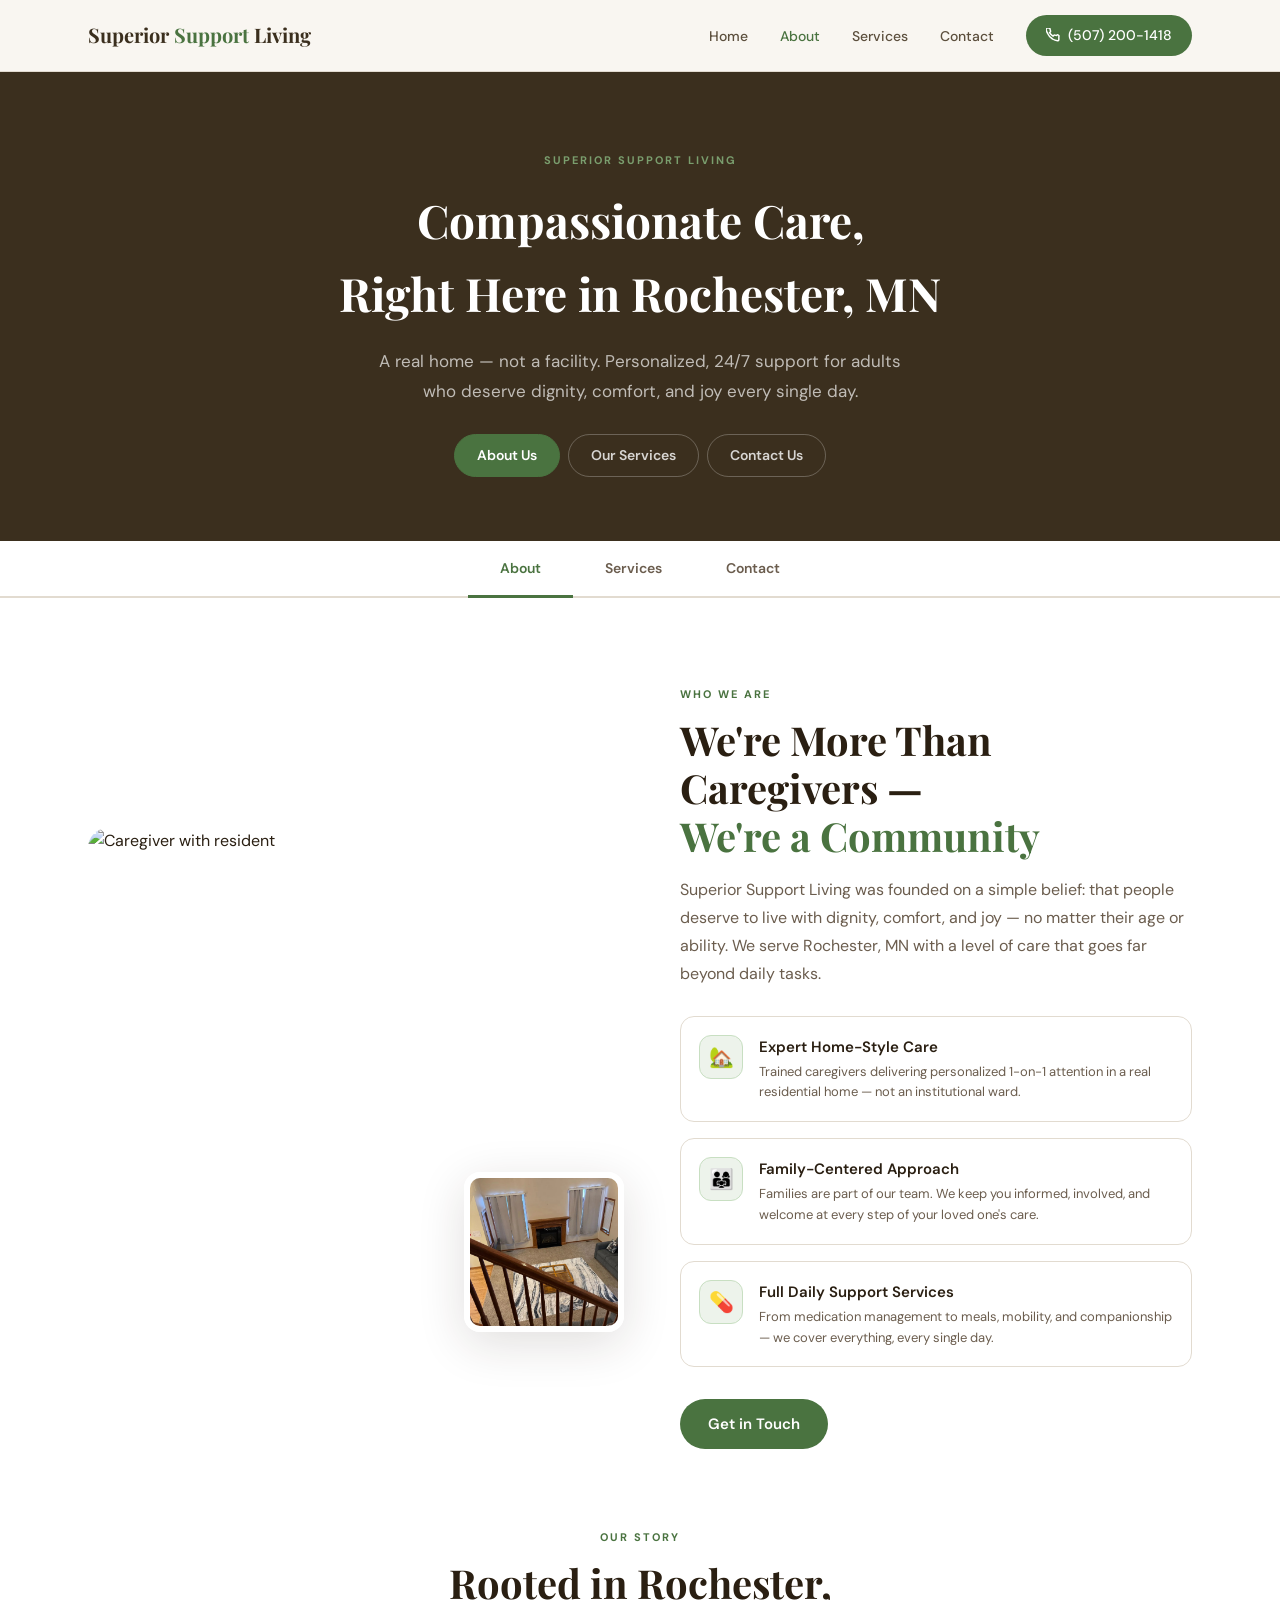
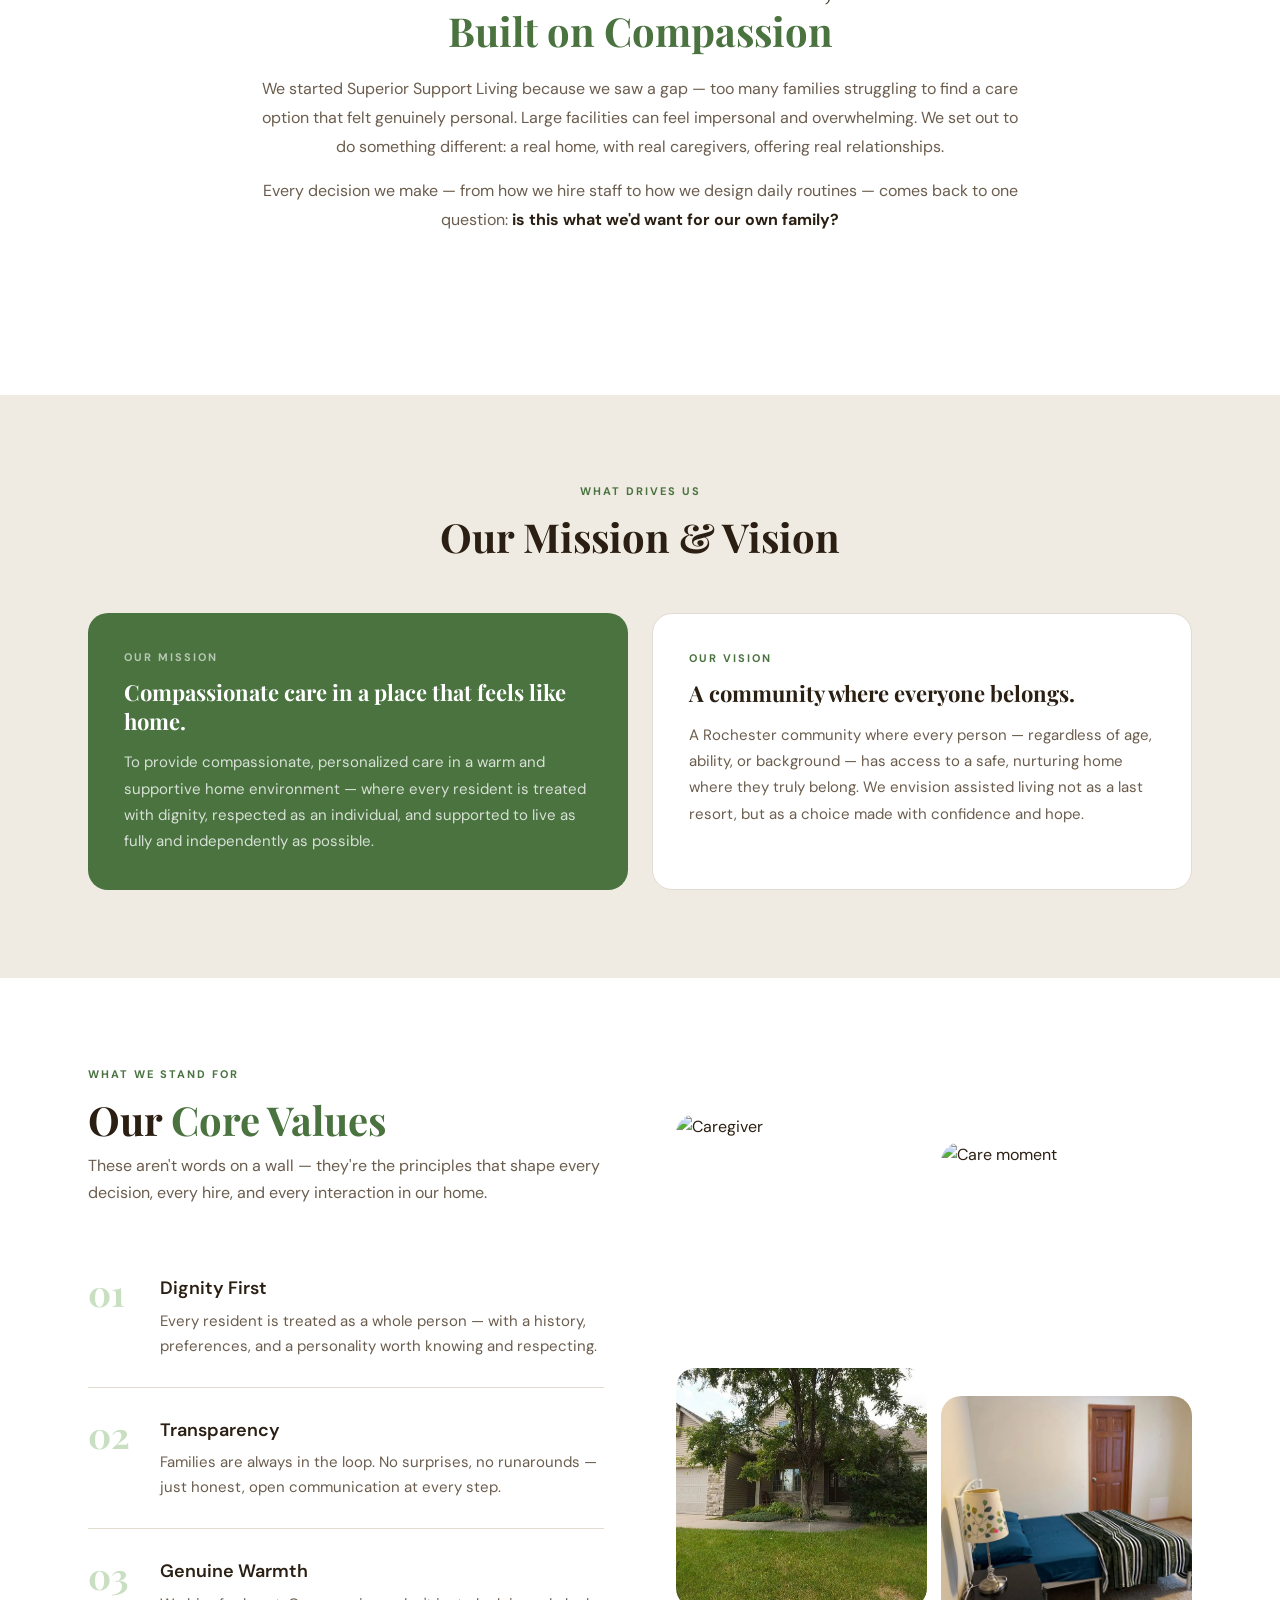
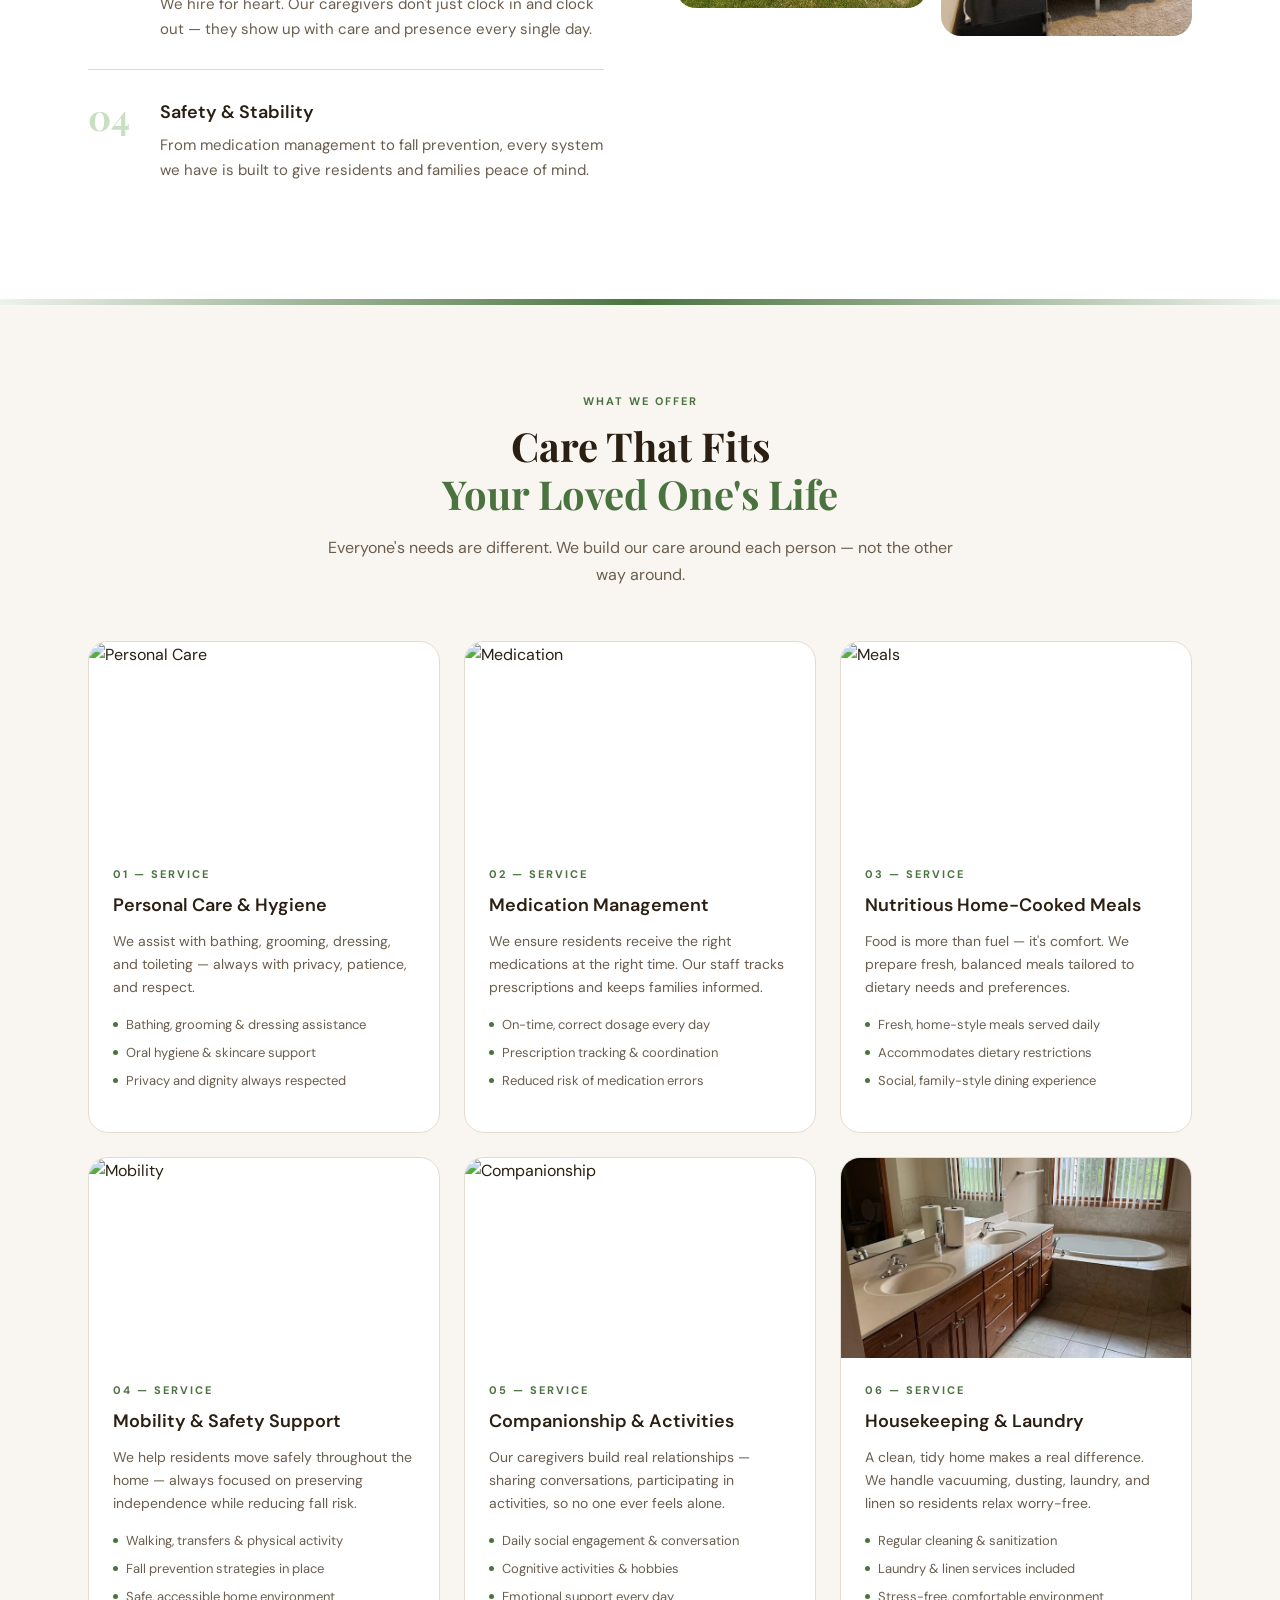
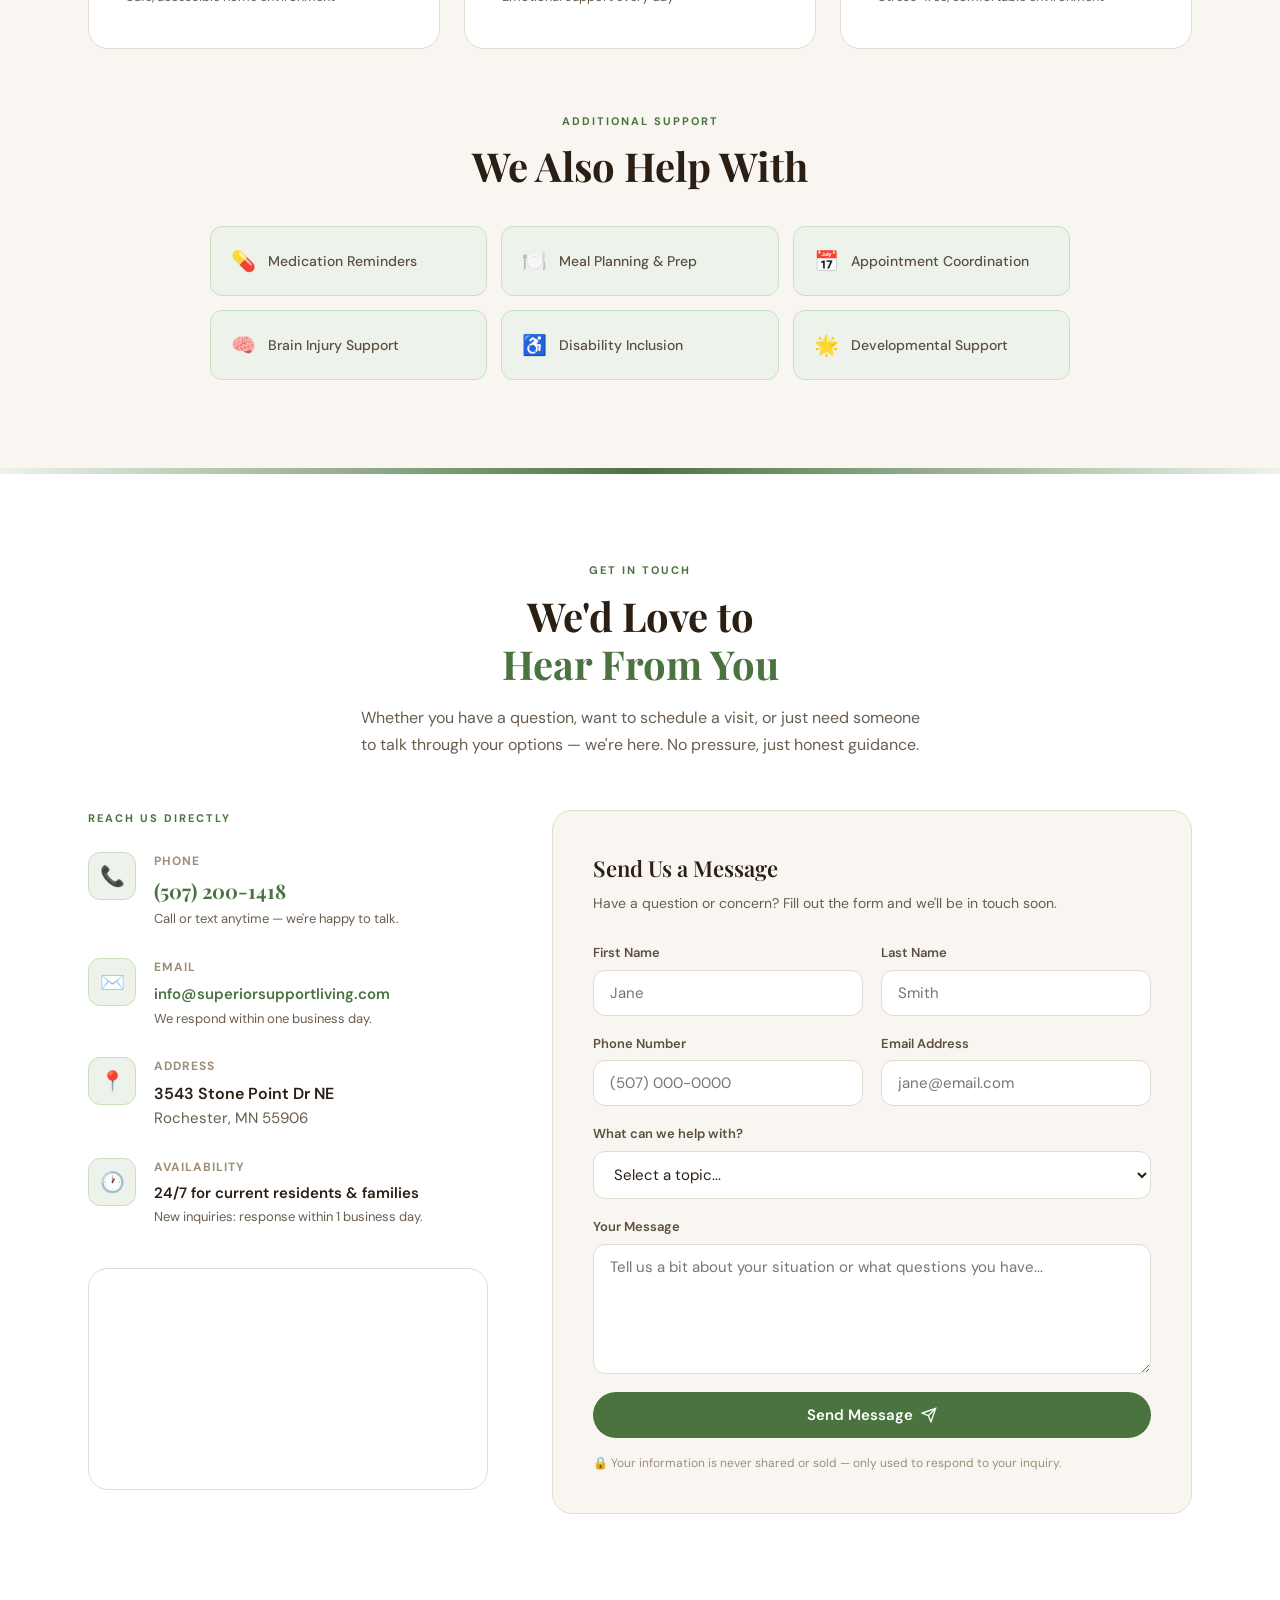
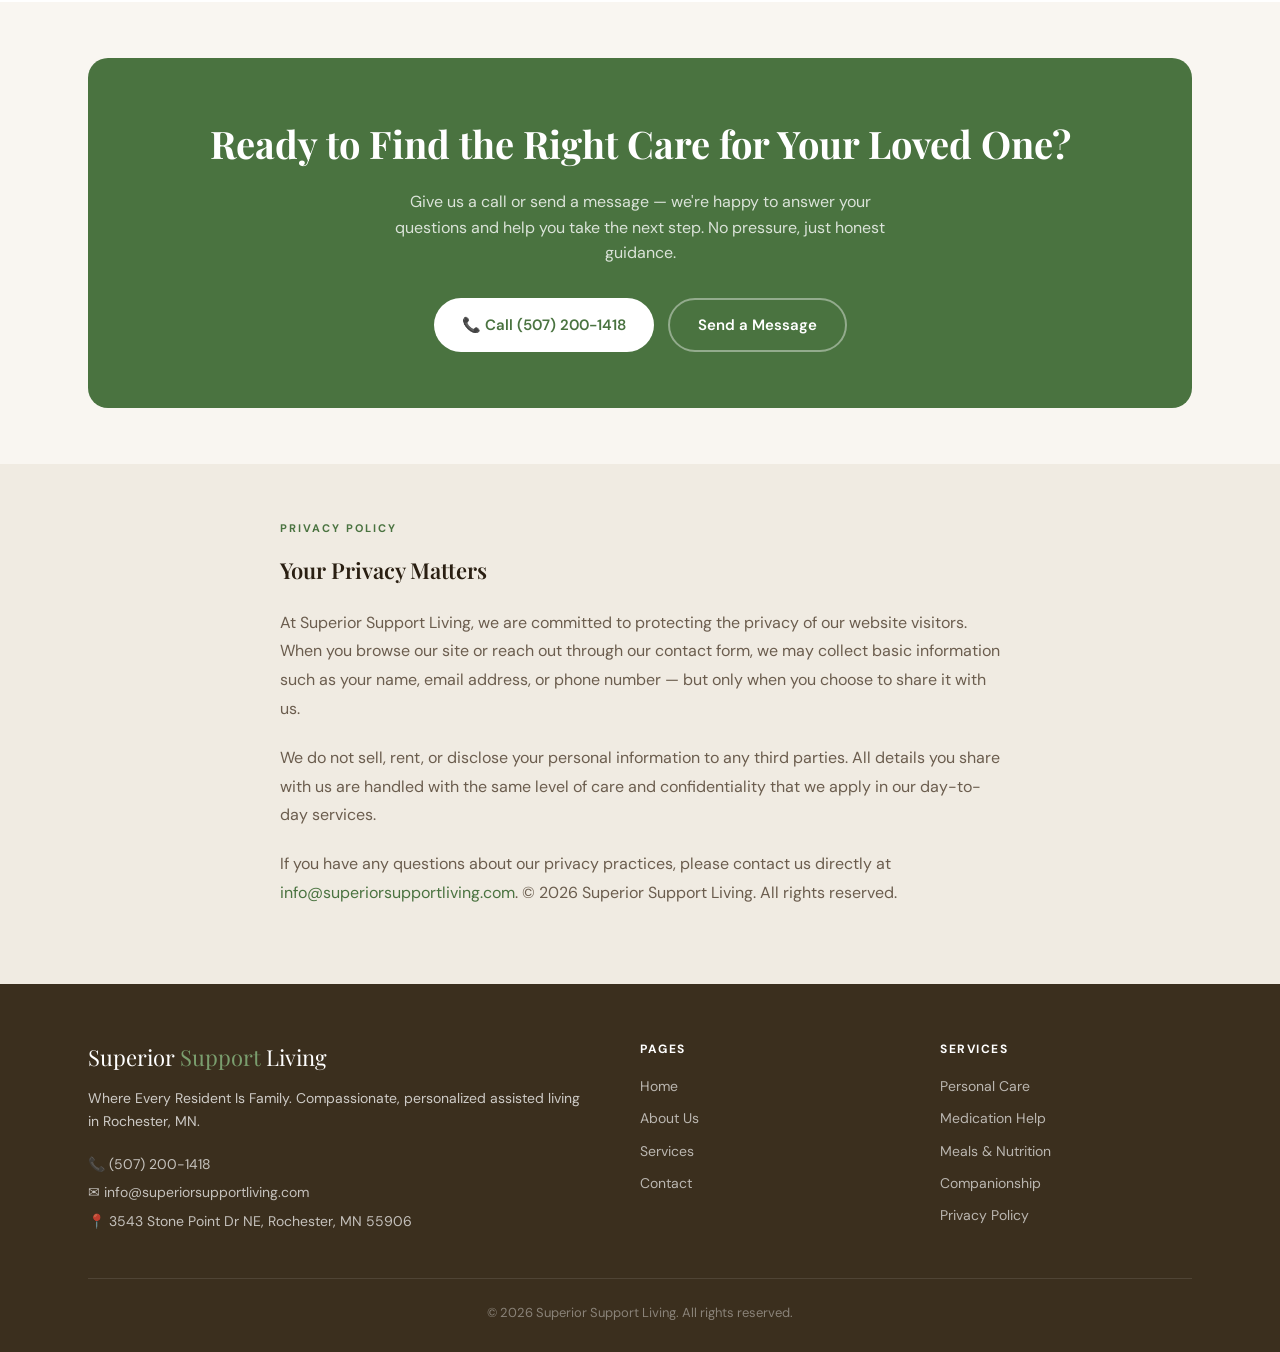
==== pages.html @ ff53d17f "🏗️ Restructure — Home separate, About+Services+Contact on one scrollable page - index.html = Home pa" ====
<!DOCTYPE html>
<html lang="en">
<head>
  <meta charset="UTF-8" />
  <meta name="viewport" content="width=device-width, initial-scale=1.0" />
  <title>Superior Support Living — About, Services & Contact</title>
  <meta name="description" content="Learn about Superior Support Living, our services, and how to contact us. Licensed assisted living in Rochester, MN. Call (507) 200-1418." />
  <link rel="stylesheet" href="style.css" />
  <style>

    /* ── SECTION DIVIDER ── */
    .section-divider {
      height: 6px;
      background: linear-gradient(to right, var(--green-pale), var(--green), var(--green-pale));
    }

    /* ── PAGE HERO ── */
    .page-hero {
      background: var(--brown);
      padding: 80px 0 64px;
      text-align: center;
      position: relative;
      overflow: hidden;
    }
    .page-hero::before {
      content: '';
      position: absolute; inset: 0;
      background: url('https://images.unsplash.com/photo-1576765608866-5b51046452be?w=1200&q=40') center/cover;
      opacity: 0.08;
    }
    .page-hero .container { position: relative; z-index: 1; }
    .page-hero .eyebrow { color: var(--green-light); margin-bottom: 14px; }
    .page-hero h1 {
      font-family: var(--font-head);
      font-size: clamp(30px, 4vw, 46px);
      color: #fff; margin-bottom: 16px;
    }
    .page-hero p {
      font-size: 17px; color: rgba(255,255,255,0.68);
      max-width: 540px; margin: 0 auto 28px; line-height: 1.75;
    }
    .page-hero-nav {
      display: flex; justify-content: center; gap: 8px; flex-wrap: wrap;
    }
    .page-hero-nav a {
      padding: 9px 22px; border-radius: 50px;
      font-size: 14px; font-weight: 600;
      border: 1.5px solid rgba(255,255,255,0.25);
      color: rgba(255,255,255,0.8);
      transition: all .2s;
    }
    .page-hero-nav a:hover,
    .page-hero-nav a.active {
      background: var(--green);
      border-color: var(--green);
      color: #fff;
    }

    /* ── STICKY SECTION NAV ── */
    .sticky-nav {
      position: sticky; top: var(--nav-h); z-index: 90;
      background: var(--white);
      border-bottom: 2px solid var(--border);
      display: flex; justify-content: center;
    }
    .sticky-nav a {
      padding: 16px 32px;
      font-size: 14px; font-weight: 600;
      color: var(--muted);
      border-bottom: 3px solid transparent;
      margin-bottom: -2px;
      transition: all .2s;
    }
    .sticky-nav a:hover { color: var(--green); }
    .sticky-nav a.active { color: var(--green); border-bottom-color: var(--green); }

    /* ── ABOUT SECTION ── */
    .about-split {
      display: grid; grid-template-columns: 1fr 1fr;
      gap: 80px; align-items: center;
    }
    .about-img-wrap { position: relative; }
    .about-img-main { border-radius: 20px; overflow: hidden; height: 480px; }
    .about-img-main img { width: 100%; height: 100%; object-fit: cover; }
    .about-img-accent {
      position: absolute; bottom: -24px; right: -24px;
      width: 160px; height: 160px; border-radius: 16px; overflow: hidden;
      border: 6px solid var(--white); box-shadow: var(--shadow-lg);
    }
    .about-img-accent img { width: 100%; height: 100%; object-fit: cover; }

    .about-features { display: flex; flex-direction: column; gap: 16px; margin: 28px 0 32px; }
    .about-feature {
      display: flex; gap: 16px; align-items: flex-start;
      padding: 18px; border-radius: 14px;
      border: 1px solid var(--border); background: var(--white);
      transition: box-shadow .2s, transform .2s;
    }
    .about-feature:hover { box-shadow: var(--shadow); transform: translateX(4px); }
    .about-feature-icon {
      width: 44px; height: 44px; border-radius: 12px;
      background: var(--green-pale); border: 1px solid var(--green-mid);
      display: flex; align-items: center; justify-content: center;
      font-size: 20px; flex-shrink: 0;
    }
    .about-feature h4 { font-size: 15px; font-weight: 600; margin-bottom: 3px; }
    .about-feature p { font-size: 13px; color: var(--muted); line-height: 1.6; }

    /* MISSION VISION */
    .mv-grid { display: grid; grid-template-columns: 1fr 1fr; gap: 24px; }
    .mv-card { border-radius: 20px; padding: 36px; }
    .mv-card.green { background: var(--green); }
    .mv-card.white { background: var(--white); border: 1px solid var(--border); }
    .mv-label { font-size: 11px; font-weight: 700; letter-spacing: 2px; text-transform: uppercase; margin-bottom: 12px; }
    .mv-card.green .mv-label { color: rgba(255,255,255,0.6); }
    .mv-card.white .mv-label { color: var(--green); }
    .mv-card h3 { font-family: var(--font-head); font-size: 22px; margin-bottom: 14px; line-height: 1.3; }
    .mv-card.green h3 { color: #fff; }
    .mv-card.white h3 { color: var(--text); }
    .mv-card p { font-size: 15px; line-height: 1.75; }
    .mv-card.green p { color: rgba(255,255,255,0.78); }
    .mv-card.white p { color: var(--muted); }

    /* VALUES */
    .value-item { display: flex; gap: 20px; align-items: flex-start; padding: 28px 0; border-bottom: 1px solid var(--border); }
    .value-item:last-child { border-bottom: none; }
    .value-num { font-family: var(--font-head); font-size: 36px; font-weight: 700; color: var(--green-mid); line-height: 1; flex-shrink: 0; width: 52px; }
    .value-text h3 { font-size: 18px; font-weight: 600; margin-bottom: 6px; }
    .value-text p { font-size: 15px; color: var(--muted); line-height: 1.65; }

    /* ── SERVICES SECTION ── */
    .svc-grid { display: grid; grid-template-columns: repeat(3,1fr); gap: 24px; }
    .svc-card { background: var(--white); border-radius: 20px; overflow: hidden; border: 1px solid var(--border); transition: transform .25s, box-shadow .25s; }
    .svc-card:hover { transform: translateY(-6px); box-shadow: var(--shadow-lg); }
    .svc-img { height: 200px; overflow: hidden; }
    .svc-img img { width: 100%; height: 100%; object-fit: cover; transition: transform .4s; }
    .svc-card:hover .svc-img img { transform: scale(1.05); }
    .svc-body { padding: 24px; }
    .svc-num { font-size: 11px; font-weight: 700; letter-spacing: 2px; color: var(--green); text-transform: uppercase; margin-bottom: 8px; }
    .svc-body h3 { font-size: 18px; font-weight: 600; margin-bottom: 10px; }
    .svc-body p { font-size: 14px; color: var(--muted); line-height: 1.65; margin-bottom: 16px; }
    .svc-bullets { display: flex; flex-direction: column; gap: 7px; margin-bottom: 16px; }
    .svc-bullet { display: flex; align-items: flex-start; gap: 8px; font-size: 13px; color: var(--muted); }
    .svc-bullet::before { content: ''; width: 5px; height: 5px; border-radius: 50%; background: var(--green); margin-top: 7px; flex-shrink: 0; }

    /* Additional services */
    .add-grid { display: grid; grid-template-columns: repeat(3,1fr); gap: 14px; max-width: 860px; margin: 0 auto; }
    .add-item { background: var(--green-pale); border-radius: var(--radius); padding: 18px 20px; border: 1px solid var(--green-mid); display: flex; align-items: center; gap: 12px; }
    .add-item span.ico { font-size: 20px; }
    .add-item span.txt { font-size: 14px; font-weight: 500; color: var(--brown-mid); }

    /* ── CONTACT SECTION ── */
    .contact-split { display: grid; grid-template-columns: 1fr 1.6fr; gap: 64px; align-items: start; }
    .contact-info-item { display: flex; gap: 18px; align-items: flex-start; }
    .contact-icon { width: 48px; height: 48px; border-radius: 12px; background: var(--green-pale); border: 1px solid var(--green-mid); display: flex; align-items: center; justify-content: center; flex-shrink: 0; font-size: 20px; }
    .contact-label { font-size: 12px; font-weight: 700; letter-spacing: 1px; text-transform: uppercase; color: var(--brown-light); margin-bottom: 4px; }

    .form-box { background: var(--cream); border-radius: var(--radius-lg); padding: 40px; border: 1px solid var(--border); }
    .form-grid { display: grid; grid-template-columns: 1fr 1fr; gap: 18px; }
    .form-group { display: flex; flex-direction: column; gap: 6px; }
    .form-group.full { grid-column: 1 / -1; }
    .form-group label { font-size: 13px; font-weight: 600; color: var(--brown-mid); }
    .form-group input, .form-group textarea, .form-group select {
      padding: 12px 16px; border: 1.5px solid var(--border); border-radius: var(--radius);
      font-family: var(--font-body); font-size: 15px; color: var(--text);
      background: var(--white); transition: border-color .2s; width: 100%;
    }
    .form-group input:focus, .form-group textarea:focus { outline: none; border-color: var(--green); }
    .form-group textarea { resize: vertical; min-height: 130px; }

    /* PRIVACY */
    .privacy-content { max-width: 720px; margin: 0 auto; }
    .privacy-content p { font-size: 16px; color: var(--muted); line-height: 1.8; margin-bottom: 20px; }

    /* ── RESPONSIVE ── */
    @media (max-width: 900px) {
      .about-split { grid-template-columns: 1fr; gap: 40px; }
      .about-img-accent { display: none; }
      .mv-grid { grid-template-columns: 1fr; }
      .svc-grid { grid-template-columns: 1fr 1fr; }
      .add-grid { grid-template-columns: 1fr 1fr; }
      .contact-split { grid-template-columns: 1fr; gap: 40px; }
      .sticky-nav a { padding: 14px 20px; font-size: 13px; }
    }
    @media (max-width: 600px) {
      .svc-grid { grid-template-columns: 1fr; }
      .add-grid { grid-template-columns: 1fr; }
      .form-grid { grid-template-columns: 1fr; }
      .form-group.full { grid-column: 1; }
      .sticky-nav a { padding: 12px 14px; font-size: 12px; }
      .value-item { flex-direction: column; gap: 8px; }
      .value-num { font-size: 28px; width: auto; }
    }
  </style>
</head>
<body>

<!-- ─── NAV ─── -->
<nav class="nav">
  <div class="container">
    <a href="index.html" class="nav-logo">Superior <span>Support</span> Living</a>
    <ul class="nav-links">
      <li><a href="index.html">Home</a></li>
      <li><a href="pages.html#about" class="active">About</a></li>
      <li><a href="pages.html#services">Services</a></li>
      <li><a href="pages.html#contact">Contact</a></li>
      <li><a href="tel:5072001418" class="nav-phone">
        <svg viewBox="0 0 24 24" fill="none" stroke="currentColor" stroke-width="2.5" style="width:14px;height:14px"><path d="M22 16.92v3a2 2 0 01-2.18 2 19.79 19.79 0 01-8.63-3.07A19.5 19.5 0 013.07 9.8a19.79 19.79 0 01-3.07-8.67A2 2 0 012 .11h3a2 2 0 012 1.72c.127.96.361 1.903.7 2.81a2 2 0 01-.45 2.11L6.09 7.91a16 16 0 006 6l1.27-1.27a2 2 0 012.11-.45c.907.339 1.85.573 2.81.7A2 2 0 0122 14.92z"/></svg>
        (507) 200-1418
      </a></li>
    </ul>
    <button class="hamburger" id="hamburger" aria-label="Open menu"><span></span><span></span><span></span></button>
  </div>
</nav>
<div class="mobile-nav" id="mobile-nav">
  <a href="index.html">Home</a>
  <a href="#about">About</a>
  <a href="#services">Services</a>
  <a href="#contact">Contact</a>
  <a href="tel:5072001418" class="nav-phone" style="width:fit-content">📞 (507) 200-1418</a>
</div>

<div class="page-body">

  <!-- PAGE HERO -->
  <div class="page-hero">
    <div class="container">
      <div class="eyebrow">Superior Support Living</div>
      <h1>Compassionate Care,<br>Right Here in Rochester, MN</h1>
      <p>A real home — not a facility. Personalized, 24/7 support for adults who deserve dignity, comfort, and joy every single day.</p>
      <div class="page-hero-nav">
        <a href="#about" class="active">About Us</a>
        <a href="#services">Our Services</a>
        <a href="#contact">Contact Us</a>
      </div>
    </div>
  </div>

  <!-- STICKY NAV -->
  <div class="sticky-nav" id="sticky-nav">
    <a href="#about" class="active">About</a>
    <a href="#services">Services</a>
    <a href="#contact">Contact</a>
  </div>

  <!-- ══════════════════════════════════
       ABOUT SECTION
  ══════════════════════════════════ -->
  <section id="about" class="section" style="background:var(--white);">
    <div class="container">

      <!-- Who we are split -->
      <div class="about-split" style="margin-bottom:80px;">
        <div class="about-img-wrap">
          <div class="about-img-main">
            <img src="https://images.unsplash.com/photo-1576765608866-5b51046452be?w=800&q=80" alt="Caregiver with resident" />
          </div>
          <div class="about-img-accent">
            <img src="1777324866718_image.png" alt="Living room" />
          </div>
        </div>
        <div>
          <div class="eyebrow">Who We Are</div>
          <h2 class="h2">We're More Than Caregivers —<br><em>We're a Community</em></h2>
          <p style="color:var(--muted);font-size:16px;line-height:1.75;margin:16px 0 0;">Superior Support Living was founded on a simple belief: that people deserve to live with dignity, comfort, and joy — no matter their age or ability. We serve Rochester, MN with a level of care that goes far beyond daily tasks.</p>
          <div class="about-features">
            <div class="about-feature">
              <div class="about-feature-icon">🏡</div>
              <div>
                <h4>Expert Home-Style Care</h4>
                <p>Trained caregivers delivering personalized 1-on-1 attention in a real residential home — not an institutional ward.</p>
              </div>
            </div>
            <div class="about-feature">
              <div class="about-feature-icon">👨‍👩‍👧</div>
              <div>
                <h4>Family-Centered Approach</h4>
                <p>Families are part of our team. We keep you informed, involved, and welcome at every step of your loved one's care.</p>
              </div>
            </div>
            <div class="about-feature">
              <div class="about-feature-icon">💊</div>
              <div>
                <h4>Full Daily Support Services</h4>
                <p>From medication management to meals, mobility, and companionship — we cover everything, every single day.</p>
              </div>
            </div>
          </div>
          <a href="#contact" class="btn btn-primary">Get in Touch</a>
        </div>
      </div>

      <!-- Our Story -->
      <div style="max-width:760px;margin:0 auto 72px;text-align:center;">
        <div class="eyebrow">Our Story</div>
        <h2 class="h2" style="margin-bottom:20px;">Rooted in Rochester,<br><em>Built on Compassion</em></h2>
        <p style="color:var(--muted);font-size:16px;line-height:1.8;margin-bottom:16px;">We started Superior Support Living because we saw a gap — too many families struggling to find a care option that felt genuinely personal. Large facilities can feel impersonal and overwhelming. We set out to do something different: a real home, with real caregivers, offering real relationships.</p>
        <p style="color:var(--muted);font-size:16px;line-height:1.8;">Every decision we make — from how we hire staff to how we design daily routines — comes back to one question: <strong style="color:var(--text);">is this what we'd want for our own family?</strong></p>
      </div>

    </div>
  </section>

  <!-- MISSION + VISION -->
  <section class="section" style="background:var(--cream-dark);">
    <div class="container">
      <div style="text-align:center;margin-bottom:52px;">
        <div class="eyebrow">What Drives Us</div>
        <h2 class="h2">Our Mission &amp; Vision</h2>
      </div>
      <div class="mv-grid">
        <div class="mv-card green">
          <div class="mv-label">Our Mission</div>
          <h3>Compassionate care in a place that feels like home.</h3>
          <p>To provide compassionate, personalized care in a warm and supportive home environment — where every resident is treated with dignity, respected as an individual, and supported to live as fully and independently as possible.</p>
        </div>
        <div class="mv-card white">
          <div class="mv-label">Our Vision</div>
          <h3>A community where everyone belongs.</h3>
          <p>A Rochester community where every person — regardless of age, ability, or background — has access to a safe, nurturing home where they truly belong. We envision assisted living not as a last resort, but as a choice made with confidence and hope.</p>
        </div>
      </div>
    </div>
  </section>

  <!-- VALUES -->
  <section class="section" style="background:var(--white);">
    <div class="container">
      <div style="display:grid;grid-template-columns:1fr 1fr;gap:72px;align-items:start;">
        <div>
          <div class="eyebrow">What We Stand For</div>
          <h2 class="h2" style="margin-bottom:8px;">Our <em>Core Values</em></h2>
          <p style="color:var(--muted);font-size:16px;line-height:1.7;margin-bottom:40px;">These aren't words on a wall — they're the principles that shape every decision, every hire, and every interaction in our home.</p>
          <div>
            <div class="value-item">
              <div class="value-num">01</div>
              <div class="value-text"><h3>Dignity First</h3><p>Every resident is treated as a whole person — with a history, preferences, and a personality worth knowing and respecting.</p></div>
            </div>
            <div class="value-item">
              <div class="value-num">02</div>
              <div class="value-text"><h3>Transparency</h3><p>Families are always in the loop. No surprises, no runarounds — just honest, open communication at every step.</p></div>
            </div>
            <div class="value-item">
              <div class="value-num">03</div>
              <div class="value-text"><h3>Genuine Warmth</h3><p>We hire for heart. Our caregivers don't just clock in and clock out — they show up with care and presence every single day.</p></div>
            </div>
            <div class="value-item">
              <div class="value-num">04</div>
              <div class="value-text"><h3>Safety &amp; Stability</h3><p>From medication management to fall prevention, every system we have is built to give residents and families peace of mind.</p></div>
            </div>
          </div>
        </div>
        <div style="display:grid;grid-template-columns:1fr 1fr;gap:14px;padding-top:48px;">
          <img src="https://images.unsplash.com/photo-1576765608866-5b51046452be?w=400&q=80" alt="Caregiver" style="border-radius:var(--radius-lg);height:240px;object-fit:cover;width:100%;" />
          <img src="https://images.unsplash.com/photo-1609220136736-443140cffec6?w=400&q=80" alt="Care moment" style="border-radius:var(--radius-lg);height:240px;object-fit:cover;width:100%;margin-top:28px;" />
          <img src="1777324919196_image.png" alt="Our home" style="border-radius:var(--radius-lg);height:240px;object-fit:cover;width:100%;margin-top:-28px;" />
          <img src="1777324880908_image.png" alt="Bedroom" style="border-radius:var(--radius-lg);height:240px;object-fit:cover;width:100%;" />
        </div>
      </div>
    </div>
  </section>

  <div class="section-divider"></div>

  <!-- ══════════════════════════════════
       SERVICES SECTION
  ══════════════════════════════════ -->
  <section id="services" class="section" style="background:var(--cream);">
    <div class="container">
      <div style="text-align:center;max-width:640px;margin:0 auto 52px;">
        <div class="eyebrow">What We Offer</div>
        <h2 class="h2">Care That Fits<br><em>Your Loved One's Life</em></h2>
        <p style="color:var(--muted);font-size:16px;line-height:1.7;margin-top:16px;">Everyone's needs are different. We build our care around each person — not the other way around.</p>
      </div>
      <div class="svc-grid">

        <div class="svc-card">
          <div class="svc-img"><img src="https://images.unsplash.com/photo-1576765608866-5b51046452be?w=600&q=80" alt="Personal Care" /></div>
          <div class="svc-body">
            <div class="svc-num">01 — Service</div>
            <h3>Personal Care &amp; Hygiene</h3>
            <p>We assist with bathing, grooming, dressing, and toileting — always with privacy, patience, and respect.</p>
            <div class="svc-bullets">
              <div class="svc-bullet">Bathing, grooming &amp; dressing assistance</div>
              <div class="svc-bullet">Oral hygiene &amp; skincare support</div>
              <div class="svc-bullet">Privacy and dignity always respected</div>
            </div>
          </div>
        </div>

        <div class="svc-card">
          <div class="svc-img"><img src="https://images.unsplash.com/photo-1559839734-2b71ea197ec2?w=600&q=80" alt="Medication" /></div>
          <div class="svc-body">
            <div class="svc-num">02 — Service</div>
            <h3>Medication Management</h3>
            <p>We ensure residents receive the right medications at the right time. Our staff tracks prescriptions and keeps families informed.</p>
            <div class="svc-bullets">
              <div class="svc-bullet">On-time, correct dosage every day</div>
              <div class="svc-bullet">Prescription tracking &amp; coordination</div>
              <div class="svc-bullet">Reduced risk of medication errors</div>
            </div>
          </div>
        </div>

        <div class="svc-card">
          <div class="svc-img"><img src="https://images.unsplash.com/photo-1609220136736-443140cffec6?w=600&q=80" alt="Meals" /></div>
          <div class="svc-body">
            <div class="svc-num">03 — Service</div>
            <h3>Nutritious Home-Cooked Meals</h3>
            <p>Food is more than fuel — it's comfort. We prepare fresh, balanced meals tailored to dietary needs and preferences.</p>
            <div class="svc-bullets">
              <div class="svc-bullet">Fresh, home-style meals served daily</div>
              <div class="svc-bullet">Accommodates dietary restrictions</div>
              <div class="svc-bullet">Social, family-style dining experience</div>
            </div>
          </div>
        </div>

        <div class="svc-card">
          <div class="svc-img"><img src="https://images.unsplash.com/photo-1576091160399-112ba8d25d1d?w=600&q=80" alt="Mobility" /></div>
          <div class="svc-body">
            <div class="svc-num">04 — Service</div>
            <h3>Mobility &amp; Safety Support</h3>
            <p>We help residents move safely throughout the home — always focused on preserving independence while reducing fall risk.</p>
            <div class="svc-bullets">
              <div class="svc-bullet">Walking, transfers &amp; physical activity</div>
              <div class="svc-bullet">Fall prevention strategies in place</div>
              <div class="svc-bullet">Safe, accessible home environment</div>
            </div>
          </div>
        </div>

        <div class="svc-card">
          <div class="svc-img"><img src="https://images.unsplash.com/photo-1600880292203-757bb62b4baf?w=600&q=80" alt="Companionship" /></div>
          <div class="svc-body">
            <div class="svc-num">05 — Service</div>
            <h3>Companionship &amp; Activities</h3>
            <p>Our caregivers build real relationships — sharing conversations, participating in activities, so no one ever feels alone.</p>
            <div class="svc-bullets">
              <div class="svc-bullet">Daily social engagement &amp; conversation</div>
              <div class="svc-bullet">Cognitive activities &amp; hobbies</div>
              <div class="svc-bullet">Emotional support every day</div>
            </div>
          </div>
        </div>

        <div class="svc-card">
          <div class="svc-img"><img src="1777324900011_image.png" alt="Housekeeping" /></div>
          <div class="svc-body">
            <div class="svc-num">06 — Service</div>
            <h3>Housekeeping &amp; Laundry</h3>
            <p>A clean, tidy home makes a real difference. We handle vacuuming, dusting, laundry, and linen so residents relax worry-free.</p>
            <div class="svc-bullets">
              <div class="svc-bullet">Regular cleaning &amp; sanitization</div>
              <div class="svc-bullet">Laundry &amp; linen services included</div>
              <div class="svc-bullet">Stress-free, comfortable environment</div>
            </div>
          </div>
        </div>

      </div>

      <!-- Additional services -->
      <div style="text-align:center;margin-top:64px;margin-bottom:36px;">
        <div class="eyebrow">Additional Support</div>
        <h2 class="h2">We Also Help With</h2>
      </div>
      <div class="add-grid">
        <div class="add-item"><span class="ico">💊</span><span class="txt">Medication Reminders</span></div>
        <div class="add-item"><span class="ico">🍽️</span><span class="txt">Meal Planning &amp; Prep</span></div>
        <div class="add-item"><span class="ico">📅</span><span class="txt">Appointment Coordination</span></div>
        <div class="add-item"><span class="ico">🧠</span><span class="txt">Brain Injury Support</span></div>
        <div class="add-item"><span class="ico">♿</span><span class="txt">Disability Inclusion</span></div>
        <div class="add-item"><span class="ico">🌟</span><span class="txt">Developmental Support</span></div>
      </div>

    </div>
  </section>

  <div class="section-divider"></div>

  <!-- ══════════════════════════════════
       CONTACT SECTION
  ══════════════════════════════════ -->
  <section id="contact" class="section" style="background:var(--white);">
    <div class="container">
      <div style="text-align:center;max-width:560px;margin:0 auto 52px;">
        <div class="eyebrow">Get in Touch</div>
        <h2 class="h2">We'd Love to<br><em>Hear From You</em></h2>
        <p style="color:var(--muted);font-size:16px;line-height:1.7;margin-top:16px;">Whether you have a question, want to schedule a visit, or just need someone to talk through your options — we're here. No pressure, just honest guidance.</p>
      </div>
      <div class="contact-split">

        <!-- Contact info -->
        <div>
          <div class="eyebrow" style="margin-bottom:24px;">Reach Us Directly</div>
          <div style="display:flex;flex-direction:column;gap:28px;margin-bottom:40px;">
            <div class="contact-info-item">
              <div class="contact-icon">📞</div>
              <div>
                <div class="contact-label">Phone</div>
                <a href="tel:5072001418" style="font-size:20px;font-weight:700;color:var(--green);font-family:var(--font-head);">(507) 200-1418</a>
                <p style="font-size:13px;color:var(--muted);margin-top:2px;">Call or text anytime — we're happy to talk.</p>
              </div>
            </div>
            <div class="contact-info-item">
              <div class="contact-icon">✉️</div>
              <div>
                <div class="contact-label">Email</div>
                <a href="mailto:info@superiorsupportliving.com" style="font-size:15px;font-weight:600;color:var(--green);">info@superiorsupportliving.com</a>
                <p style="font-size:13px;color:var(--muted);margin-top:2px;">We respond within one business day.</p>
              </div>
            </div>
            <div class="contact-info-item">
              <div class="contact-icon">📍</div>
              <div>
                <div class="contact-label">Address</div>
                <div style="font-size:16px;font-weight:600;color:var(--text);">3543 Stone Point Dr NE</div>
                <div style="font-size:15px;color:var(--muted);">Rochester, MN 55906</div>
              </div>
            </div>
            <div class="contact-info-item">
              <div class="contact-icon">🕐</div>
              <div>
                <div class="contact-label">Availability</div>
                <div style="font-size:15px;font-weight:600;color:var(--text);">24/7 for current residents &amp; families</div>
                <p style="font-size:13px;color:var(--muted);margin-top:2px;">New inquiries: response within 1 business day.</p>
              </div>
            </div>
          </div>
          <!-- Map -->
          <div style="border-radius:var(--radius-lg);overflow:hidden;border:1px solid var(--border);">
            <iframe src="https://www.google.com/maps/embed?pb=!1m18!1m12!1m3!1d2854.932!2d-92.4338!3d44.0121!2m3!1f0!2f0!3f0!3m2!1i1024!2i768!4f13.1!3m3!1m2!1s0x87f75e3c09b2e7b7%3A0x0!2s3543+Stone+Point+Dr+NE%2C+Rochester%2C+MN+55906!5e0!3m2!1sen!2sus!4v1"
              width="100%" height="220" style="border:0;display:block;" allowfullscreen="" loading="lazy" title="Our location"></iframe>
          </div>
        </div>

        <!-- Form -->
        <div class="form-box">
          <h2 class="h3" style="margin-bottom:6px;">Send Us a Message</h2>
          <p style="color:var(--muted);font-size:14px;margin-bottom:28px;">Have a question or concern? Fill out the form and we'll be in touch soon.</p>
          <form id="contact-form">
            <div class="form-grid">
              <div class="form-group"><label for="fname">First Name</label><input type="text" id="fname" placeholder="Jane" required /></div>
              <div class="form-group"><label for="lname">Last Name</label><input type="text" id="lname" placeholder="Smith" required /></div>
              <div class="form-group"><label for="phone">Phone Number</label><input type="tel" id="phone" placeholder="(507) 000-0000" /></div>
              <div class="form-group"><label for="email">Email Address</label><input type="email" id="email" placeholder="jane@email.com" required /></div>
              <div class="form-group full">
                <label for="subject">What can we help with?</label>
                <select id="subject">
                  <option value="">Select a topic...</option>
                  <option>I'm looking for care for a loved one</option>
                  <option>I'd like to schedule a visit</option>
                  <option>I have a question about your services</option>
                  <option>I'm a social worker / case manager</option>
                  <option>Other</option>
                </select>
              </div>
              <div class="form-group full"><label for="message">Your Message</label><textarea id="message" placeholder="Tell us a bit about your situation or what questions you have..."></textarea></div>
            </div>
            <button type="submit" class="btn btn-primary" style="width:100%;justify-content:center;margin-top:18px;">
              Send Message
              <svg viewBox="0 0 24 24" fill="none" stroke="currentColor" stroke-width="2" style="width:16px;height:16px"><line x1="22" y1="2" x2="11" y2="13"/><polygon points="22 2 15 22 11 13 2 9 22 2"/></svg>
            </button>
            <div id="form-success" style="display:none;background:var(--green-pale);border:1px solid var(--green-mid);border-radius:var(--radius);padding:14px 18px;color:var(--green);font-size:14px;font-weight:500;margin-top:16px;">
              ✅ Thank you! We received your message and will be in touch within one business day.
            </div>
            <p style="font-size:12px;color:var(--brown-light);line-height:1.6;margin-top:16px;">🔒 Your information is never shared or sold — only used to respond to your inquiry.</p>
          </form>
        </div>
      </div>
    </div>
  </section>

  <!-- CTA BANNER -->
  <section class="section-sm">
    <div class="container">
      <div class="cta-banner">
        <h2>Ready to Find the Right Care for Your Loved One?</h2>
        <p>Give us a call or send a message — we're happy to answer your questions and help you take the next step. No pressure, just honest guidance.</p>
        <div class="btn-row">
          <a href="tel:5072001418" class="btn btn-white">📞 Call (507) 200-1418</a>
          <a href="#contact" class="btn" style="background:transparent;color:white;border:2px solid rgba(255,255,255,0.4);">Send a Message</a>
        </div>
      </div>
    </div>
  </section>

  <!-- PRIVACY -->
  <section id="privacy" class="section-sm" style="background:var(--cream-dark);">
    <div class="container">
      <div class="privacy-content">
        <div class="eyebrow" style="margin-bottom:16px;">Privacy Policy</div>
        <h2 class="h3" style="margin-bottom:20px;">Your Privacy Matters</h2>
        <p>At Superior Support Living, we are committed to protecting the privacy of our website visitors. When you browse our site or reach out through our contact form, we may collect basic information such as your name, email address, or phone number — but only when you choose to share it with us.</p>
        <p>We do not sell, rent, or disclose your personal information to any third parties. All details you share with us are handled with the same level of care and confidentiality that we apply in our day-to-day services.</p>
        <p>If you have any questions about our privacy practices, please contact us directly at <a href="mailto:info@superiorsupportliving.com" style="color:var(--green);">info@superiorsupportliving.com</a>. © 2026 Superior Support Living. All rights reserved.</p>
      </div>
    </div>
  </section>

</div>

<!-- FOOTER -->
<footer>
  <div class="container">
    <div class="footer-grid">
      <div>
        <div class="footer-logo">Superior <span>Support</span> Living</div>
        <p class="footer-tagline">Where Every Resident Is Family. Compassionate, personalized assisted living in Rochester, MN.</p>
        <div class="footer-contact">
          <a href="tel:5072001418">📞 (507) 200-1418</a>
          <a href="mailto:info@superiorsupportliving.com">✉ info@superiorsupportliving.com</a>
          <a href="https://maps.google.com/?q=3543+Stone+Point+Dr+NE+Rochester+MN" target="_blank">📍 3543 Stone Point Dr NE, Rochester, MN 55906</a>
        </div>
      </div>
      <div class="footer-col">
        <h4>Pages</h4>
        <a href="index.html">Home</a>
        <a href="pages.html#about">About Us</a>
        <a href="pages.html#services">Services</a>
        <a href="pages.html#contact">Contact</a>
      </div>
      <div class="footer-col">
        <h4>Services</h4>
        <a href="pages.html#services">Personal Care</a>
        <a href="pages.html#services">Medication Help</a>
        <a href="pages.html#services">Meals &amp; Nutrition</a>
        <a href="pages.html#services">Companionship</a>
        <a href="pages.html#privacy">Privacy Policy</a>
      </div>
    </div>
    <div class="footer-bottom">© 2026 Superior Support Living. All rights reserved.</div>
  </div>
</footer>

<script>
  // Mobile nav
  document.getElementById('hamburger').addEventListener('click', () => {
    document.getElementById('mobile-nav').classList.toggle('open');
    document.body.classList.toggle('nav-open');
  });

  // Contact form
  document.getElementById('contact-form').addEventListener('submit', function(e) {
    e.preventDefault();
    document.getElementById('form-success').style.display = 'block';
    this.querySelector('button[type=submit]').disabled = true;
    this.querySelector('button[type=submit]').textContent = 'Message Sent ✓';
  });

  // Sticky nav active state on scroll
  const sections = ['about','services','contact'];
  const stickyLinks = document.querySelectorAll('.sticky-nav a');
  window.addEventListener('scroll', () => {
    let current = 'about';
    sections.forEach(id => {
      const el = document.getElementById(id);
      if (el && window.scrollY >= el.offsetTop - 120) current = id;
    });
    stickyLinks.forEach(a => {
      a.classList.toggle('active', a.getAttribute('href') === '#' + current);
    });
  });

  // Smooth scroll for anchor links
  document.querySelectorAll('a[href^="#"]').forEach(a => {
    a.addEventListener('click', e => {
      const target = document.querySelector(a.getAttribute('href'));
      if (target) {
        e.preventDefault();
        target.scrollIntoView({ behavior: 'smooth' });
      }
    });
  });
</script>
</body>
</html>
---- style.css ----
@import url('https://fonts.googleapis.com/css2?family=Playfair+Display:wght@400;600;700&family=DM+Sans:wght@300;400;500;600&display=swap');

/* ─── TOKENS ─── */
:root {
  --green:       #4a7340;
  --green-light: #7a9e6e;
  --green-pale:  #edf3eb;
  --green-mid:   #c8dfc2;
  --cream:       #f9f6f1;
  --cream-dark:  #f0ebe2;
  --brown:       #3b2f1e;
  --brown-mid:   #5c4f3d;
  --brown-light: #9e8e7a;
  --white:       #ffffff;
  --text:        #2a1f12;
  --muted:       #6b5d4e;
  --border:      #e2dbd0;
  --shadow:      0 4px 24px rgba(42,31,18,0.08);
  --shadow-lg:   0 12px 48px rgba(42,31,18,0.14);
  --radius:      12px;
  --radius-lg:   20px;
  --font-head:   'Playfair Display', Georgia, serif;
  --font-body:   'DM Sans', sans-serif;
  --nav-h:       72px;
  --max:         1160px;
}

/* ─── RESET ─── */
*, *::before, *::after { box-sizing: border-box; margin: 0; padding: 0; }
html { scroll-behavior: smooth; font-size: 16px; }
body { font-family: var(--font-body); background: var(--cream); color: var(--text); line-height: 1.6; -webkit-font-smoothing: antialiased; }
img { max-width: 100%; display: block; }
a { color: inherit; text-decoration: none; }
ul { list-style: none; }

/* ─── LAYOUT ─── */
.container { max-width: var(--max); margin: 0 auto; padding: 0 28px; }
.section { padding: 88px 0; }
.section-sm { padding: 56px 0; }

/* ─── NAV ─── */
.nav {
  position: fixed; top: 0; left: 0; right: 0; z-index: 100;
  height: var(--nav-h);
  background: rgba(249,246,241,0.95);
  backdrop-filter: blur(12px);
  border-bottom: 1px solid var(--border);
  display: flex; align-items: center;
}
.nav .container { display: flex; align-items: center; justify-content: space-between; width: 100%; }
.nav-logo { font-family: var(--font-head); font-size: 20px; font-weight: 700; color: var(--brown); }
.nav-logo span { color: var(--green); }
.nav-links { display: flex; gap: 32px; align-items: center; }
.nav-links a { font-size: 14px; font-weight: 500; color: var(--brown-mid); transition: color .2s; }
.nav-links a:hover, .nav-links a.active { color: var(--green); }
.nav-phone {
  display: flex; align-items: center; gap: 8px;
  background: var(--green); color: var(--white) !important;
  padding: 9px 20px; border-radius: 50px;
  font-size: 14px; font-weight: 600;
  transition: background .2s, transform .15s;
}
.nav-phone:hover { background: var(--green-light); transform: translateY(-1px); }
.nav-phone svg { width: 14px; height: 14px; flex-shrink: 0; }

/* hamburger */
.hamburger { display: none; background: none; border: none; cursor: pointer; padding: 6px; flex-direction: column; gap: 5px; }
.hamburger span { display: block; width: 24px; height: 2px; background: var(--brown); border-radius: 2px; transition: all .25s; }
.mobile-nav { display: none; position: fixed; inset: var(--nav-h) 0 0 0; background: var(--cream); z-index: 99; padding: 32px 28px; flex-direction: column; gap: 24px; }
.mobile-nav a { font-size: 20px; font-weight: 500; color: var(--brown-mid); padding: 8px 0; border-bottom: 1px solid var(--border); }
.mobile-nav .nav-phone { align-self: flex-start; margin-top: 8px; }
.mobile-nav.open { display: flex; }
body.nav-open { overflow: hidden; }

/* ─── PAGE BODY OFFSET ─── */
.page-body { padding-top: var(--nav-h); }

/* ─── BUTTONS ─── */
.btn { display: inline-flex; align-items: center; gap: 8px; padding: 13px 28px; border-radius: 50px; font-family: var(--font-body); font-size: 15px; font-weight: 600; cursor: pointer; border: none; transition: all .2s; }
.btn-primary { background: var(--green); color: var(--white); }
.btn-primary:hover { background: var(--green-light); transform: translateY(-2px); box-shadow: 0 8px 24px rgba(74,115,64,0.25); }
.btn-outline { background: transparent; color: var(--green); border: 2px solid var(--green); }
.btn-outline:hover { background: var(--green-pale); transform: translateY(-2px); }
.btn-white { background: var(--white); color: var(--green); }
.btn-white:hover { background: var(--cream); transform: translateY(-2px); }
.btn svg { width: 16px; height: 16px; }

.link-arrow { display: inline-flex; align-items: center; gap: 6px; font-size: 14px; font-weight: 600; color: var(--green); transition: gap .2s; }
.link-arrow:hover { gap: 10px; }
.link-arrow svg { width: 14px; height: 14px; }

/* ─── BADGE ─── */
.badge { display: inline-flex; align-items: center; gap: 7px; background: var(--green-pale); color: var(--green); font-size: 12px; font-weight: 600; padding: 6px 14px; border-radius: 50px; border: 1px solid var(--green-mid); letter-spacing: .3px; }
.badge-dot { width: 7px; height: 7px; background: var(--green-light); border-radius: 50%; }

/* ─── SECTION LABEL ─── */
.eyebrow { font-size: 11px; font-weight: 700; letter-spacing: 2px; text-transform: uppercase; color: var(--green); margin-bottom: 12px; }

/* ─── HEADINGS ─── */
.h1 { font-family: var(--font-head); font-size: clamp(36px, 5vw, 54px); font-weight: 700; line-height: 1.15; color: var(--text); }
.h2 { font-family: var(--font-head); font-size: clamp(28px, 3.5vw, 40px); font-weight: 700; line-height: 1.2; color: var(--text); }
.h3 { font-family: var(--font-head); font-size: 22px; font-weight: 600; color: var(--text); }
.h1 em, .h2 em { color: var(--green); font-style: normal; }

/* ─── TRUST ROW ─── */
.trust-row { display: flex; flex-wrap: wrap; gap: 20px; }
.trust-item { display: flex; align-items: center; gap: 8px; font-size: 13px; font-weight: 500; color: var(--muted); }
.trust-item svg { width: 16px; height: 16px; color: var(--green); flex-shrink: 0; }

/* ─── CARDS ─── */
.card { background: var(--white); border-radius: var(--radius-lg); padding: 32px; border: 1px solid var(--border); box-shadow: var(--shadow); transition: transform .2s, box-shadow .2s; }
.card:hover { transform: translateY(-4px); box-shadow: var(--shadow-lg); }
.card-icon { width: 48px; height: 48px; background: var(--green-pale); border-radius: 12px; display: flex; align-items: center; justify-content: center; margin-bottom: 18px; }
.card-icon svg { width: 24px; height: 24px; color: var(--green); }

/* ─── GRID ─── */
.grid-2 { display: grid; grid-template-columns: 1fr 1fr; gap: 28px; }
.grid-3 { display: grid; grid-template-columns: repeat(3, 1fr); gap: 28px; }

/* ─── FAQ ─── */
.faq-item { border-bottom: 1px solid var(--border); }
.faq-q { width: 100%; background: none; border: none; text-align: left; padding: 22px 0; cursor: pointer; display: flex; justify-content: space-between; align-items: center; font-family: var(--font-body); font-size: 17px; font-weight: 600; color: var(--text); gap: 16px; }
.faq-q svg { width: 18px; height: 18px; color: var(--green); flex-shrink: 0; transition: transform .25s; }
.faq-item.open .faq-q svg { transform: rotate(45deg); }
.faq-a { max-height: 0; overflow: hidden; transition: max-height .35s ease, padding .35s ease; }
.faq-a p { color: var(--muted); font-size: 15px; line-height: 1.7; padding-bottom: 20px; }
.faq-item.open .faq-a { max-height: 300px; }

/* ─── CTA BANNER ─── */
.cta-banner { background: var(--green); border-radius: var(--radius-lg); padding: 56px 48px; text-align: center; }
.cta-banner h2 { font-family: var(--font-head); font-size: clamp(26px, 3vw, 38px); color: var(--white); margin-bottom: 14px; }
.cta-banner p { color: rgba(255,255,255,0.8); font-size: 16px; margin-bottom: 32px; max-width: 520px; margin-left: auto; margin-right: auto; }
.cta-banner .btn-row { display: flex; gap: 14px; justify-content: center; flex-wrap: wrap; }

/* ─── FOOTER ─── */
footer { background: var(--brown); color: rgba(255,255,255,0.75); padding: 56px 0 28px; }
.footer-grid { display: grid; grid-template-columns: 2fr 1fr 1fr; gap: 48px; margin-bottom: 40px; }
.footer-logo { font-family: var(--font-head); font-size: 22px; color: var(--white); margin-bottom: 12px; }
.footer-logo span { color: var(--green-light); }
.footer-tagline { font-size: 14px; line-height: 1.65; margin-bottom: 20px; }
.footer-contact a { display: block; font-size: 14px; color: rgba(255,255,255,0.7); margin-bottom: 6px; transition: color .2s; }
.footer-contact a:hover { color: var(--white); }
.footer-col h4 { font-size: 12px; font-weight: 700; letter-spacing: 1.5px; text-transform: uppercase; color: var(--white); margin-bottom: 16px; }
.footer-col a { display: block; font-size: 14px; color: rgba(255,255,255,0.65); margin-bottom: 10px; transition: color .2s; }
.footer-col a:hover { color: var(--white); }
.footer-bottom { border-top: 1px solid rgba(255,255,255,0.1); padding-top: 24px; font-size: 13px; text-align: center; color: rgba(255,255,255,0.4); }

/* ─── PAGE HERO (inner pages) ─── */
.page-hero { background: var(--brown); padding: 72px 0 64px; text-align: center; }
.page-hero .eyebrow { color: var(--green-light); margin-bottom: 14px; }
.page-hero h1 { font-family: var(--font-head); font-size: clamp(32px, 4vw, 48px); color: var(--white); margin-bottom: 16px; }
.page-hero p { font-size: 17px; color: rgba(255,255,255,0.72); max-width: 560px; margin: 0 auto; }

/* ─── FORM ─── */
.form-grid { display: grid; grid-template-columns: 1fr 1fr; gap: 20px; }
.form-group { display: flex; flex-direction: column; gap: 6px; }
.form-group.full { grid-column: 1 / -1; }
.form-group label { font-size: 13px; font-weight: 600; color: var(--brown-mid); }
.form-group input, .form-group textarea, .form-group select {
  padding: 12px 16px; border: 1.5px solid var(--border); border-radius: var(--radius);
  font-family: var(--font-body); font-size: 15px; color: var(--text);
  background: var(--white); transition: border-color .2s;
  width: 100%;
}
.form-group input:focus, .form-group textarea:focus { outline: none; border-color: var(--green); }
.form-group textarea { resize: vertical; min-height: 130px; }

/* ─── VALUES ─── */
.value-item { display: flex; gap: 20px; align-items: flex-start; padding: 28px 0; border-bottom: 1px solid var(--border); }
.value-item:last-child { border-bottom: none; }
.value-num { font-family: var(--font-head); font-size: 36px; font-weight: 700; color: var(--green-mid); line-height: 1; flex-shrink: 0; width: 52px; }
.value-text h3 { font-size: 18px; font-weight: 600; margin-bottom: 6px; }
.value-text p { font-size: 15px; color: var(--muted); line-height: 1.65; }

/* ─── SERVICE CARD ─── */
.service-card { background: var(--white); border-radius: var(--radius-lg); border: 1px solid var(--border); overflow: hidden; transition: transform .2s, box-shadow .2s; }
.service-card:hover { transform: translateY(-4px); box-shadow: var(--shadow-lg); }
.service-card-head { background: var(--green-pale); padding: 28px 28px 20px; }
.service-card-head .card-icon { margin-bottom: 14px; }
.service-card-head h3 { font-size: 20px; font-weight: 600; }
.service-card-body { padding: 24px 28px; }
.service-card-body p { font-size: 15px; color: var(--muted); line-height: 1.65; margin-bottom: 16px; }
.service-bullets { display: flex; flex-direction: column; gap: 8px; }
.service-bullet { display: flex; align-items: flex-start; gap: 8px; font-size: 14px; color: var(--muted); }
.service-bullet::before { content: ''; width: 6px; height: 6px; border-radius: 50%; background: var(--green); margin-top: 7px; flex-shrink: 0; }

/* ─── ANIMATIONS ─── */
@keyframes fadeUp { from { opacity: 0; transform: translateY(24px); } to { opacity: 1; transform: translateY(0); } }
.fade-up { opacity: 0; animation: fadeUp .6s ease forwards; }
.fade-up.d1 { animation-delay: .1s; }
.fade-up.d2 { animation-delay: .2s; }
.fade-up.d3 { animation-delay: .3s; }
.fade-up.d4 { animation-delay: .4s; }

/* ══════════════════════════════════════
   RESPONSIVE — TABLET (≤900px)
══════════════════════════════════════ */
@media (max-width: 900px) {

  /* Nav */
  .nav-links { display: none; }
  .hamburger { display: flex; }

  /* Layout helpers */
  .grid-2,
  .grid-3 { grid-template-columns: 1fr; }

  .footer-grid { grid-template-columns: 1fr 1fr; gap: 32px; }
  .form-grid   { grid-template-columns: 1fr; }
  .form-group.full { grid-column: 1; }

  .cta-banner { padding: 40px 24px; }

  /* Section spacing */
  .section    { padding: 64px 0; }
  .section-sm { padding: 40px 0; }

  /* ── HOME: hero ── */
  .hero-split {
    grid-template-columns: 1fr !important;
    min-height: auto !important;
  }
  .hero-split .hero-content {
    padding: 48px 28px 40px !important;
    max-width: 100% !important;
    margin: 0 !important;
  }
  .hero-split .hero-img {
    min-height: 300px !important;
    height: 300px !important;
  }
  .hero-split .hero-img .gradient-fade {
    background: linear-gradient(to bottom, var(--cream) 0%, transparent 20%) !important;
  }

  /* ── HOME: services preview split ── */
  .services-split {
    grid-template-columns: 1fr !important;
    gap: 40px !important;
  }
  .services-split .photo-mosaic {
    grid-template-columns: 1fr 1fr !important;
  }
  .services-split .photo-mosaic img { margin-top: 0 !important; height: 180px !important; }

  /* ── HOME: photo strip ── */
  .photo-strip {
    grid-template-columns: 1fr !important;
    gap: 12px !important;
  }
  .photo-strip > div { height: 220px !important; }

  /* ── ABOUT: story split ── */
  .story-split {
    grid-template-columns: 1fr !important;
    gap: 40px !important;
  }
  .story-split .story-img-wrap {
    position: static !important;
  }
  .story-split .story-img-wrap .address-card {
    left: 0 !important;
    bottom: -12px !important;
    position: relative !important;
    display: inline-block;
    margin-top: 16px;
  }

  /* ── ABOUT: values split ── */
  .values-split {
    grid-template-columns: 1fr !important;
    gap: 40px !important;
  }
  .values-split .values-mosaic {
    display: none !important;
  }

  /* ── CONTACT: contact split ── */
  .contact-split {
    grid-template-columns: 1fr !important;
    gap: 40px !important;
  }

  /* ── SERVICES: additional grid ── */
  .additional-grid {
    grid-template-columns: 1fr 1fr !important;
  }
}

/* ══════════════════════════════════════
   RESPONSIVE — MOBILE (≤600px)
══════════════════════════════════════ */
@media (max-width: 600px) {

  /* Container */
  .container { padding: 0 18px; }

  /* Nav */
  .nav-logo { font-size: 16px; }

  /* Sections */
  .section    { padding: 48px 0; }
  .section-sm { padding: 32px 0; }

  /* Typography */
  .h1 { font-size: 30px; }
  .h2 { font-size: 24px; }
  .h3 { font-size: 19px; }
  .page-hero h1 { font-size: 26px; }
  .page-hero p  { font-size: 15px; }

  /* Hero */
  .hero-split .hero-content { padding: 36px 18px 32px !important; }
  .hero-split .hero-img     { height: 260px !important; min-height: 260px !important; }

  /* Buttons */
  .hero-actions { flex-direction: column; align-items: stretch !important; }
  .hero-actions .btn  { justify-content: center; width: 100%; }
  .hero-actions .link-arrow { justify-content: center; }
  .btn { padding: 12px 22px; font-size: 14px; }

  /* Trust row */
  .trust-row { gap: 12px; }
  .trust-item { font-size: 12px; }

  /* Grids */
  .grid-2,
  .grid-3 { grid-template-columns: 1fr; gap: 16px; }

  /* Footer */
  .footer-grid { grid-template-columns: 1fr; gap: 28px; }
  .footer-logo { font-size: 18px; }

  /* CTA banner */
  .cta-banner { padding: 36px 20px; border-radius: var(--radius); }
  .cta-banner h2 { font-size: 22px; }
  .cta-banner p  { font-size: 14px; }
  .cta-banner .btn-row { flex-direction: column; align-items: stretch; }
  .cta-banner .btn-row .btn { justify-content: center; }

  /* Values */
  .value-item   { flex-direction: column; gap: 8px; }
  .value-num    { font-size: 28px; width: auto; }

  /* Home photo strip */
  .photo-strip  { grid-template-columns: 1fr !important; }
  .photo-strip > div { height: 200px !important; }

  /* Services mosaic hidden on mobile */
  .services-split .photo-mosaic { display: none !important; }

  /* Services additional grid */
  .additional-grid { grid-template-columns: 1fr !important; }

  /* Mission/vision grid */
  .mission-grid { grid-template-columns: 1fr !important; gap: 16px !important; }

  /* Forms */
  .form-grid { grid-template-columns: 1fr !important; }

  /* Contact info cards */
  .contact-info-item { gap: 14px; }
  .contact-icon { width: 40px !important; height: 40px !important; font-size: 16px !important; }

  /* Map */
  .contact-map iframe { height: 180px !important; }

  /* Card padding */
  .card { padding: 24px 20px; }
  .service-card-head { padding: 22px 20px 16px; }
  .service-card-body { padding: 18px 20px; }

  /* Floating cards hidden on small screens */
  .floating-card { display: none !important; }

  /* Page hero padding */
  .page-hero { padding: 48px 0 40px; }
}
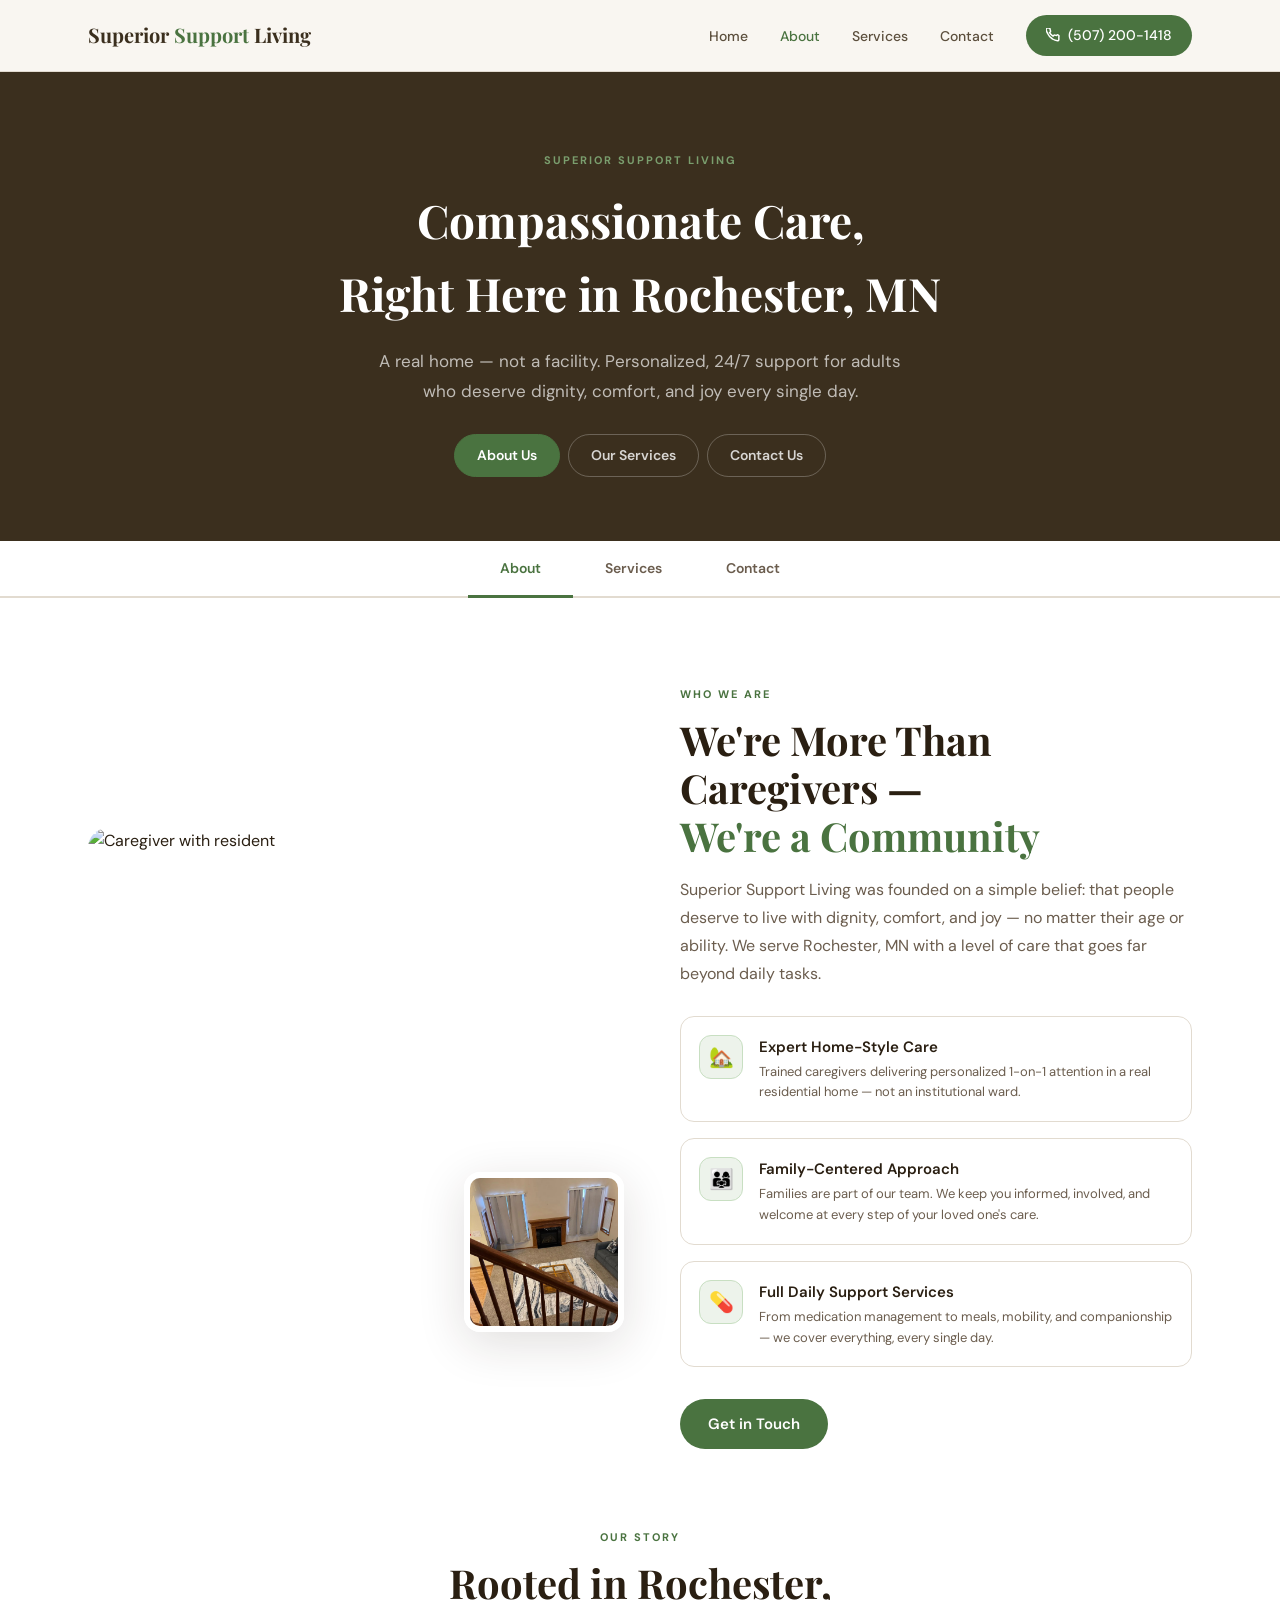
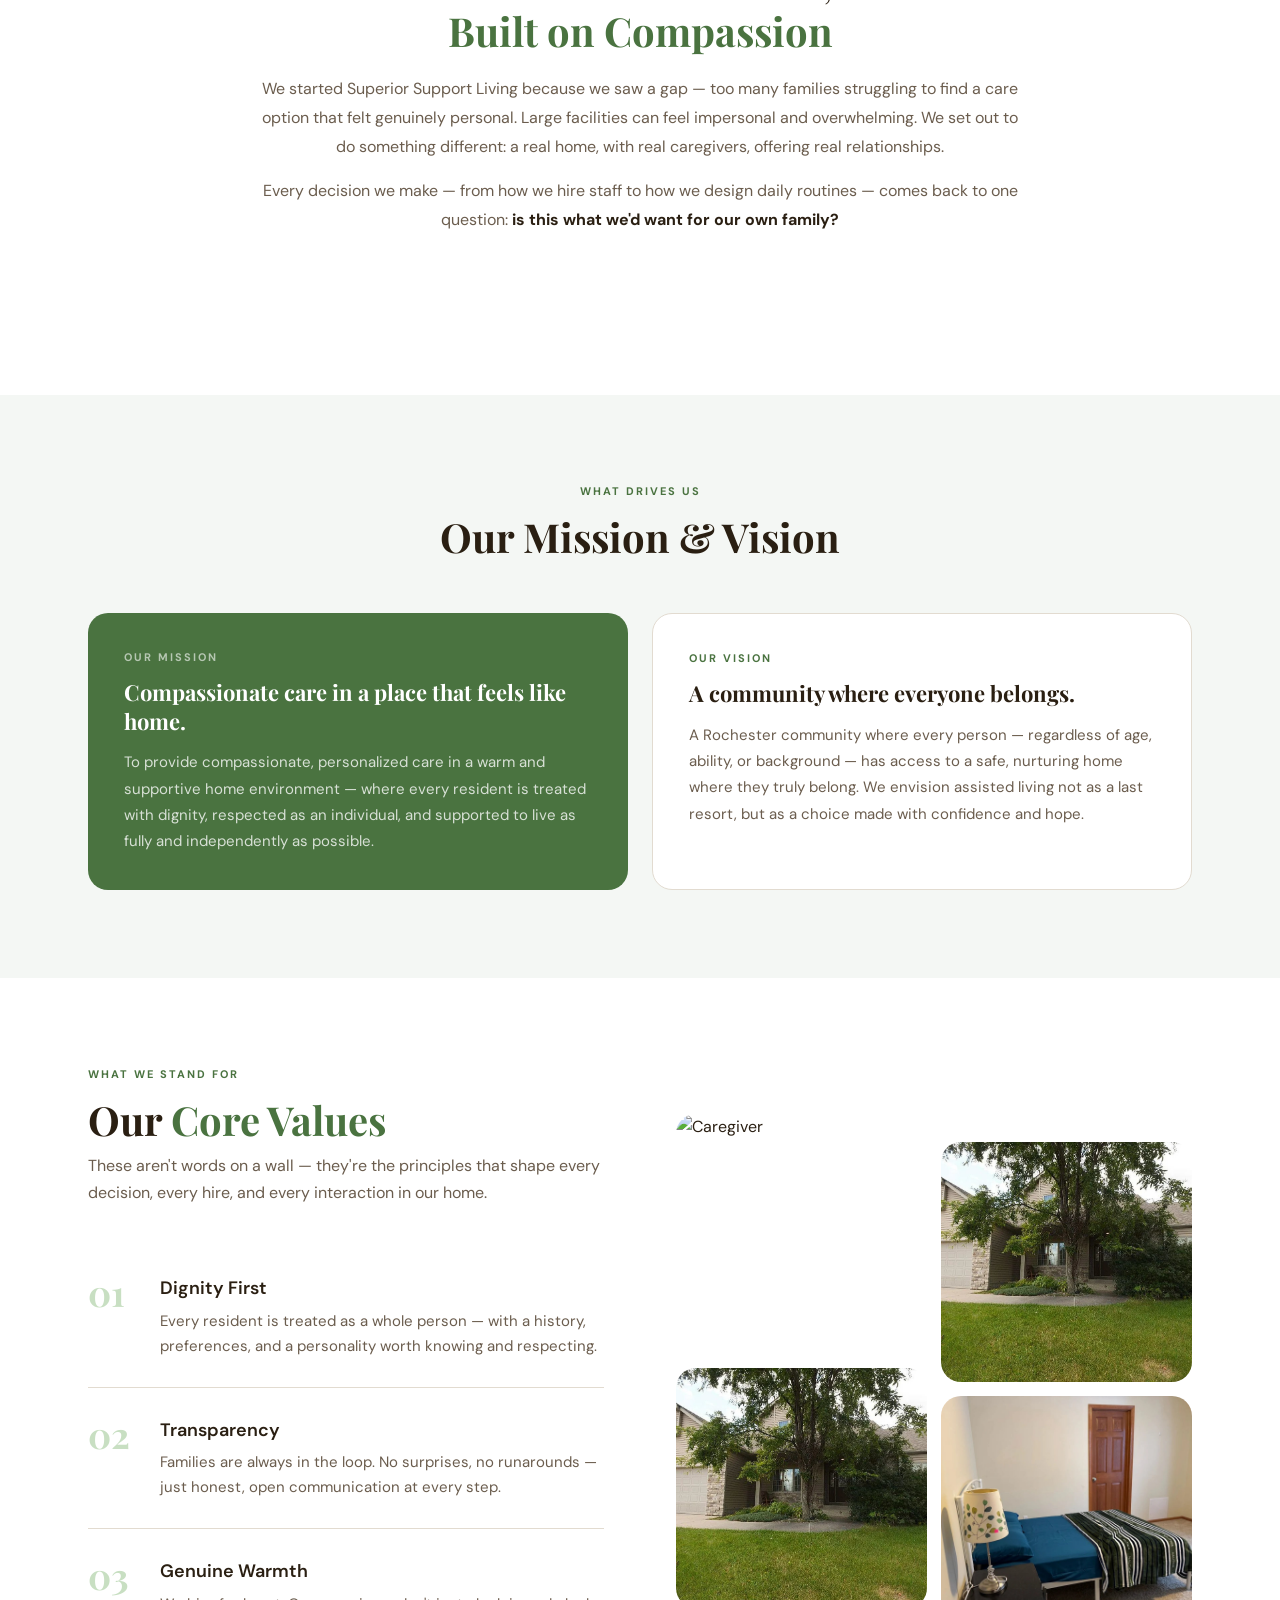
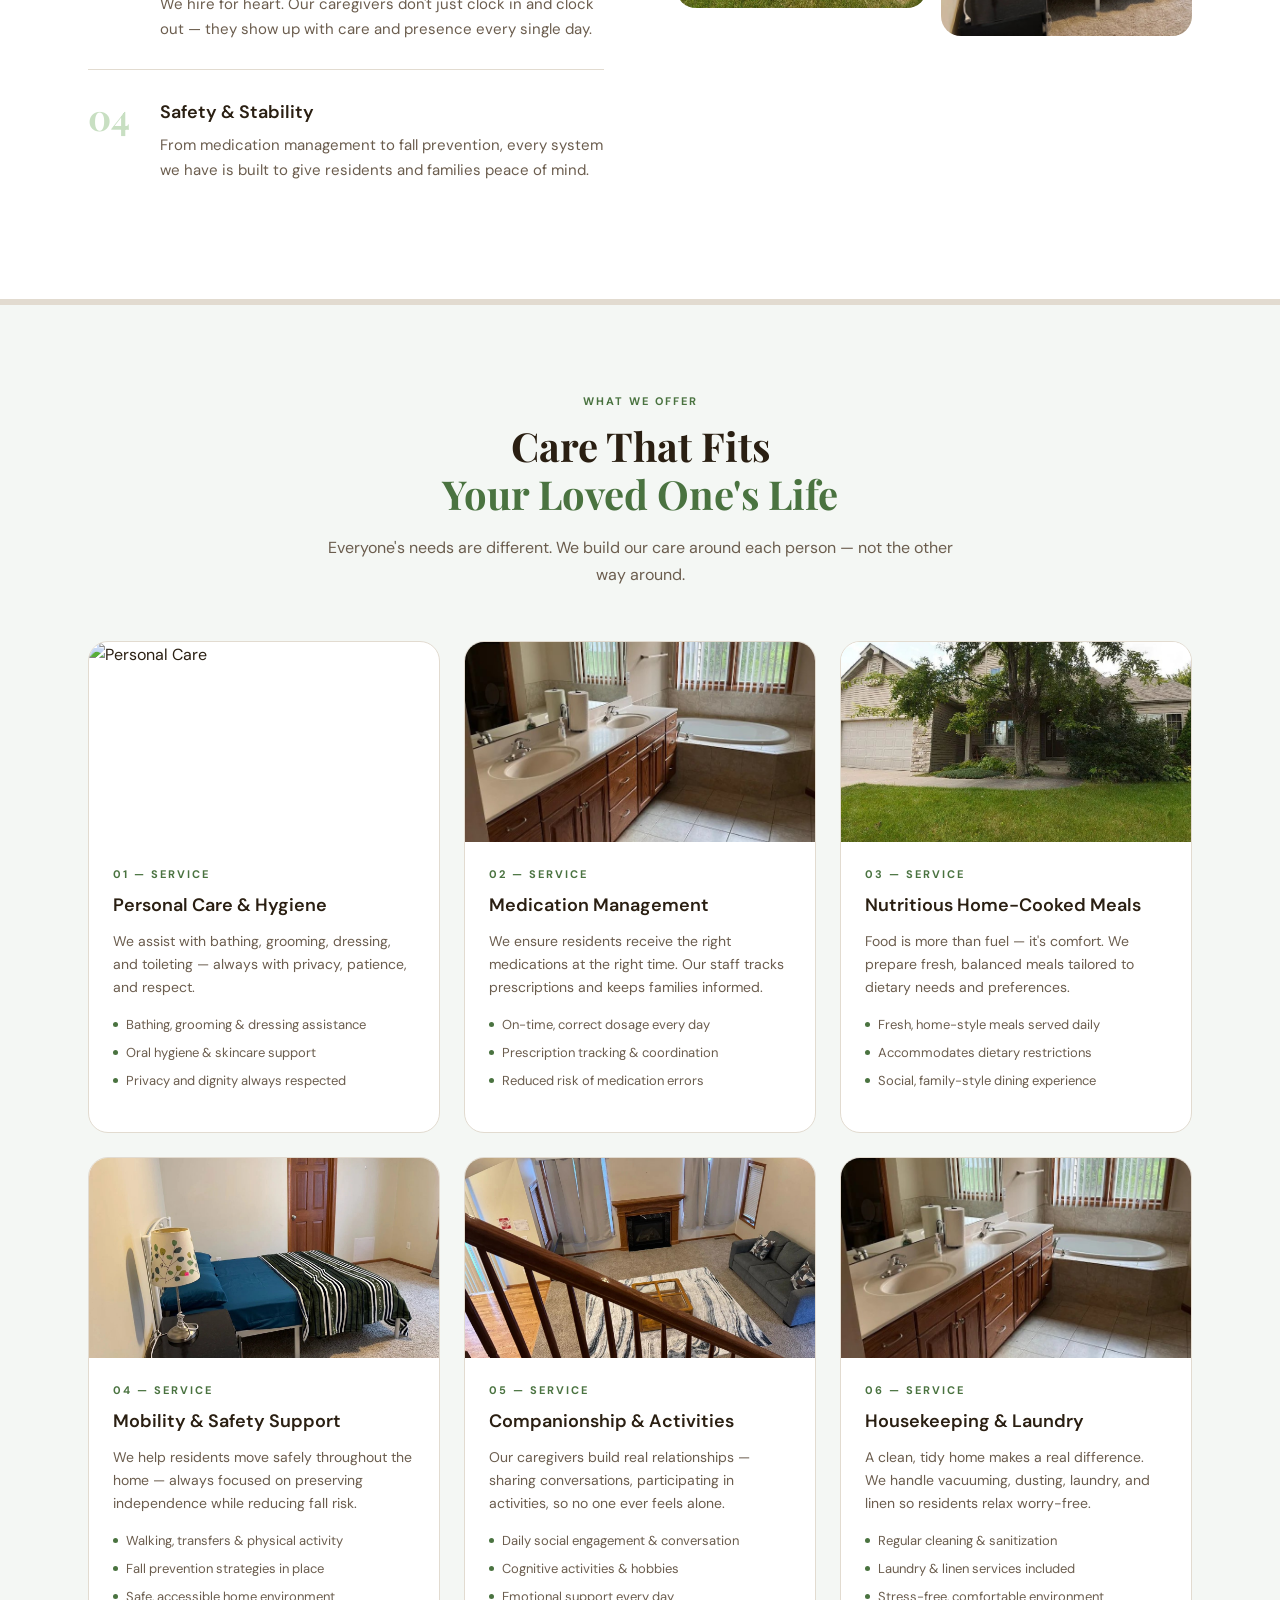
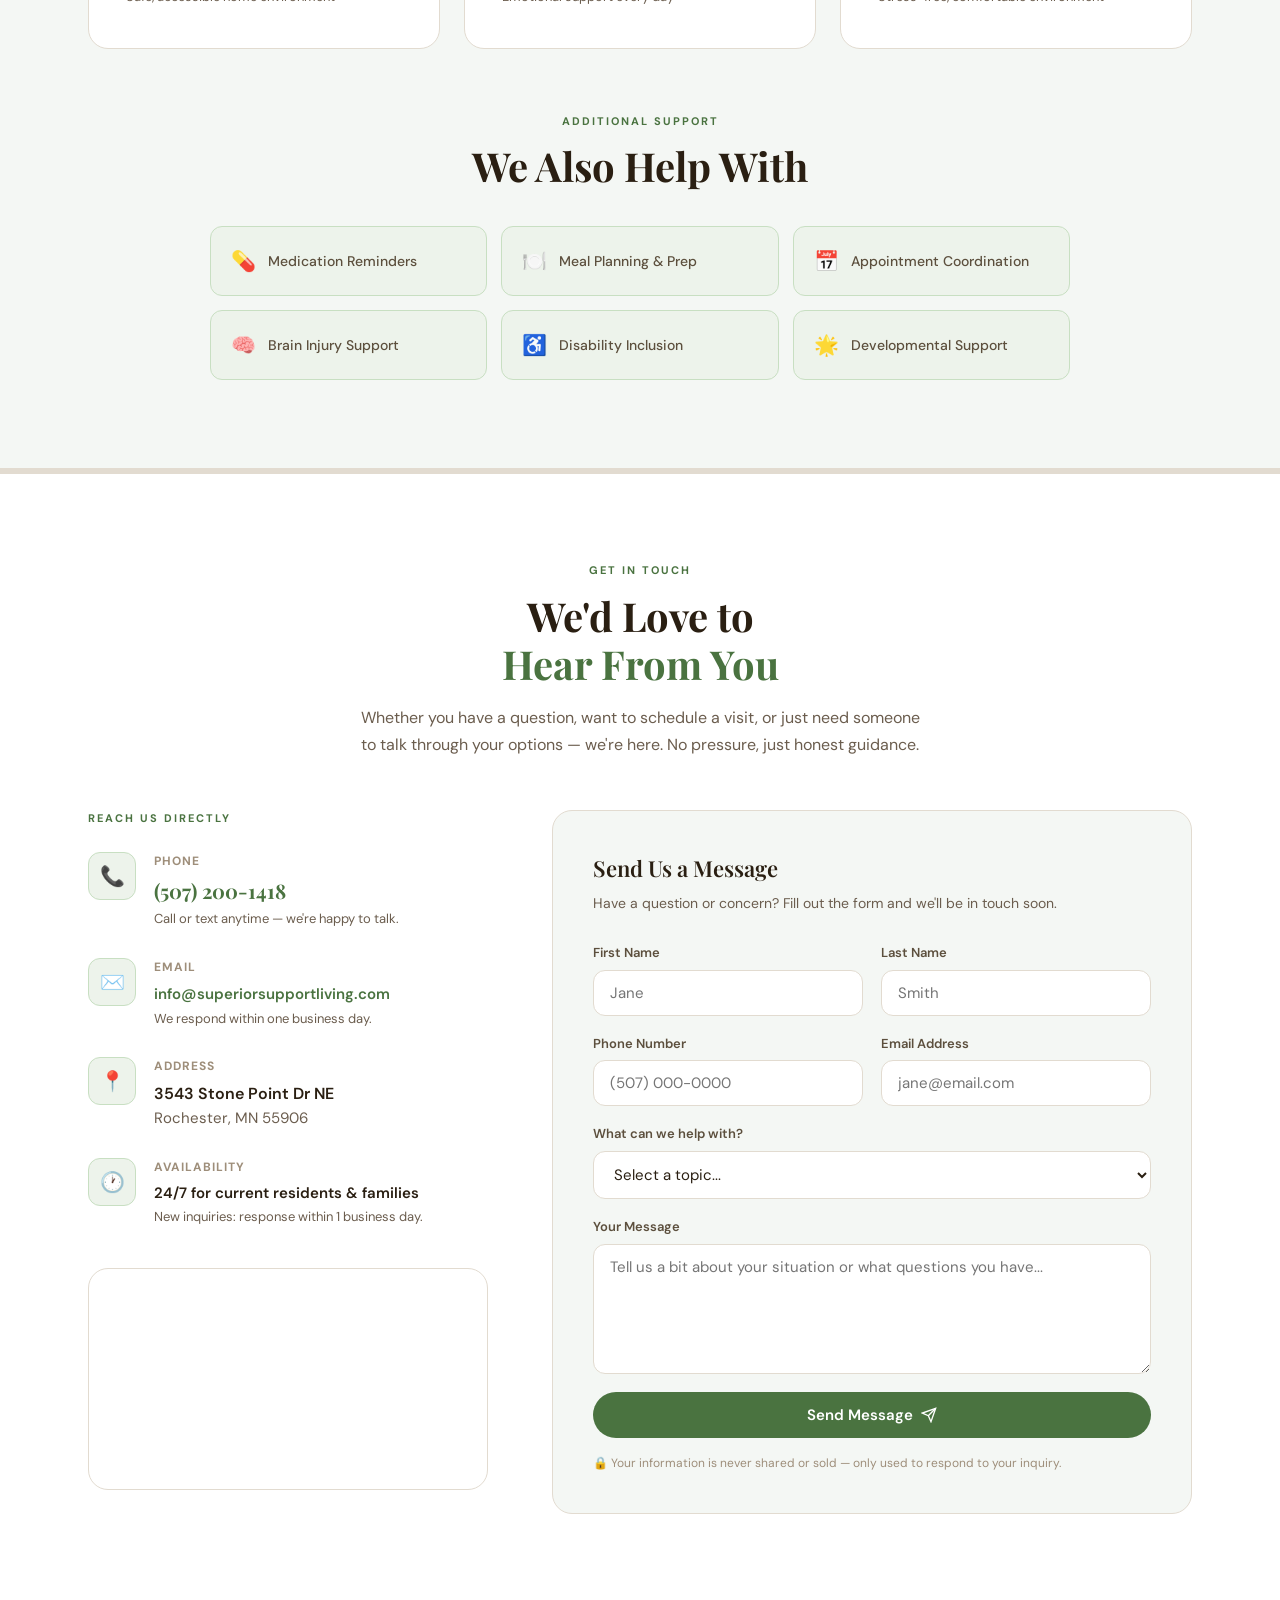
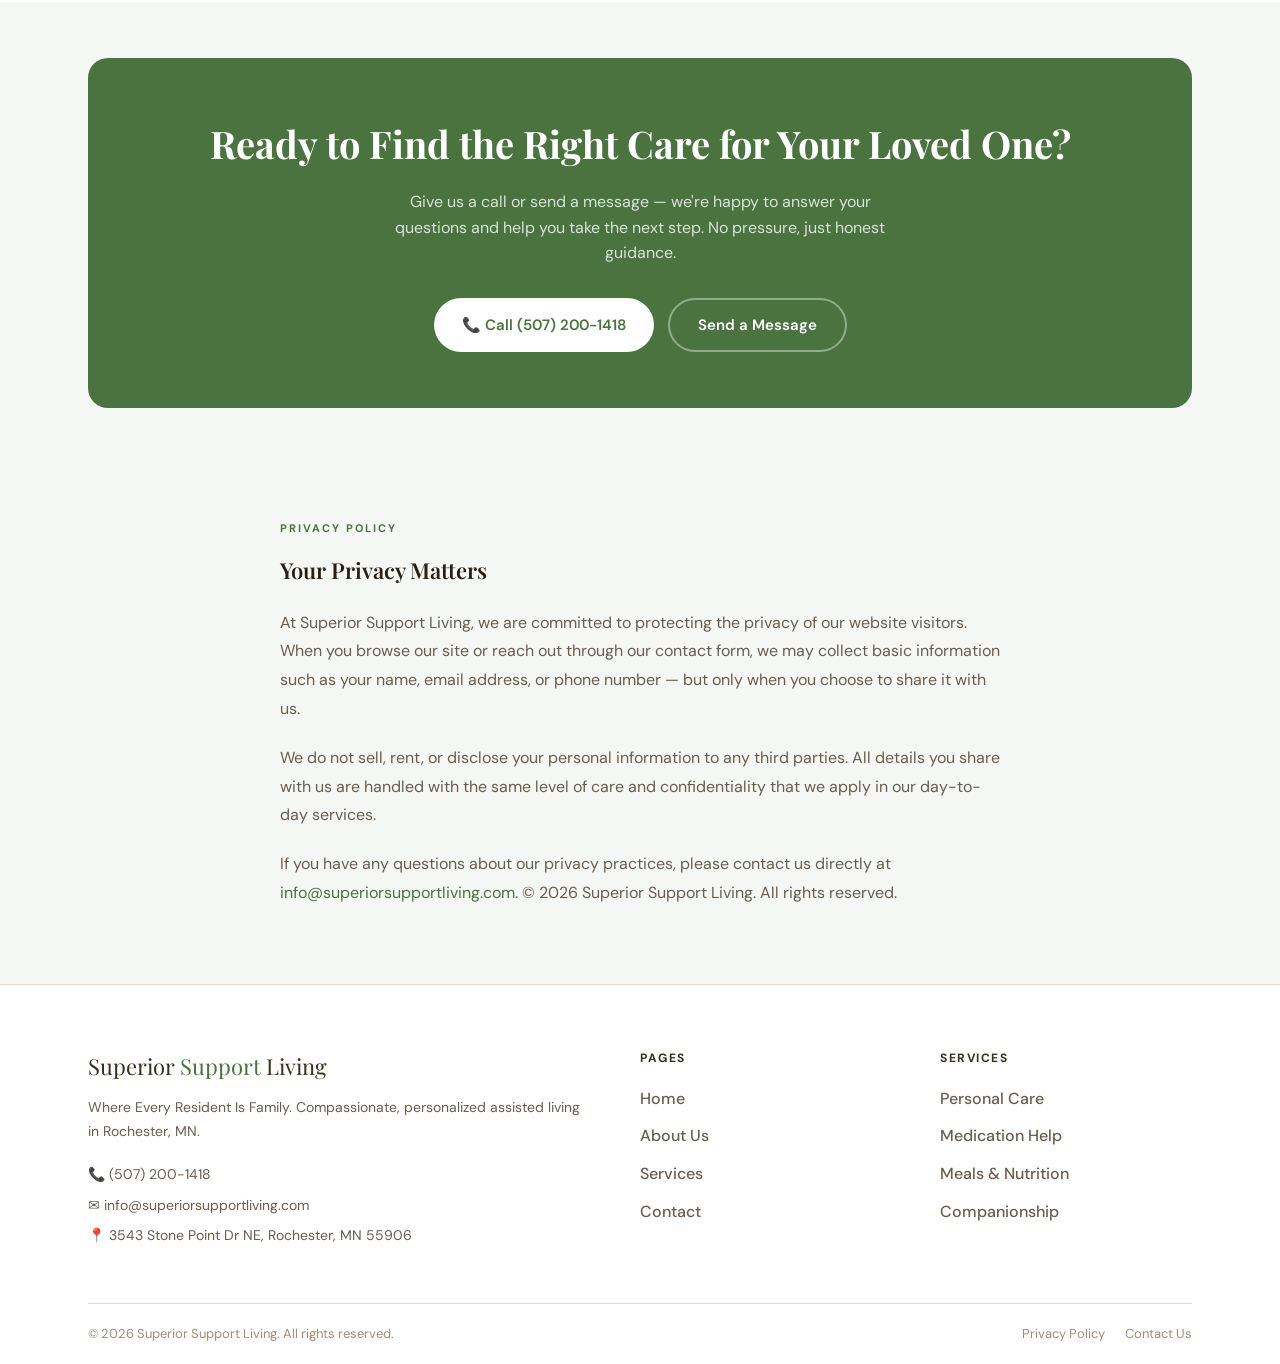
==== commit 135eab20: "✨ Design polish — two bg colors, modern footer, no male/generic photos - Two background colors only:" ====
--- a/pages.html
+++ b/pages.html
@@ -11,7 +11,7 @@
     /* ── SECTION DIVIDER ── */
     .section-divider {
       height: 6px;
-      background: linear-gradient(to right, var(--green-pale), var(--green), var(--green-pale));
+      background: var(--border);
     }
 
     /* ── PAGE HERO ── */
@@ -302,7 +302,7 @@
   </section>
 
   <!-- MISSION + VISION -->
-  <section class="section" style="background:var(--cream-dark);">
+  <section class="section" style="background:var(--cream);">
     <div class="container">
       <div style="text-align:center;margin-bottom:52px;">
         <div class="eyebrow">What Drives Us</div>
@@ -352,7 +352,7 @@
         </div>
         <div style="display:grid;grid-template-columns:1fr 1fr;gap:14px;padding-top:48px;">
           <img src="https://images.unsplash.com/photo-1576765608866-5b51046452be?w=400&q=80" alt="Caregiver" style="border-radius:var(--radius-lg);height:240px;object-fit:cover;width:100%;" />
-          <img src="https://images.unsplash.com/photo-1609220136736-443140cffec6?w=400&q=80" alt="Care moment" style="border-radius:var(--radius-lg);height:240px;object-fit:cover;width:100%;margin-top:28px;" />
+          <img src="1777324919196_image.png" alt="Care moment" style="border-radius:var(--radius-lg);height:240px;object-fit:cover;width:100%;margin-top:28px;" />
           <img src="1777324919196_image.png" alt="Our home" style="border-radius:var(--radius-lg);height:240px;object-fit:cover;width:100%;margin-top:-28px;" />
           <img src="1777324880908_image.png" alt="Bedroom" style="border-radius:var(--radius-lg);height:240px;object-fit:cover;width:100%;" />
         </div>
@@ -389,7 +389,7 @@
         </div>
 
         <div class="svc-card">
-          <div class="svc-img"><img src="https://images.unsplash.com/photo-1559839734-2b71ea197ec2?w=600&q=80" alt="Medication" /></div>
+          <div class="svc-img"><img src="1777324900011_image.png" alt="Medication" /></div>
           <div class="svc-body">
             <div class="svc-num">02 — Service</div>
             <h3>Medication Management</h3>
@@ -403,7 +403,7 @@
         </div>
 
         <div class="svc-card">
-          <div class="svc-img"><img src="https://images.unsplash.com/photo-1609220136736-443140cffec6?w=600&q=80" alt="Meals" /></div>
+          <div class="svc-img"><img src="1777324919196_image.png" alt="Meals" /></div>
           <div class="svc-body">
             <div class="svc-num">03 — Service</div>
             <h3>Nutritious Home-Cooked Meals</h3>
@@ -417,7 +417,7 @@
         </div>
 
         <div class="svc-card">
-          <div class="svc-img"><img src="https://images.unsplash.com/photo-1576091160399-112ba8d25d1d?w=600&q=80" alt="Mobility" /></div>
+          <div class="svc-img"><img src="1777324880908_image.png" alt="Mobility" /></div>
           <div class="svc-body">
             <div class="svc-num">04 — Service</div>
             <h3>Mobility &amp; Safety Support</h3>
@@ -431,7 +431,7 @@
         </div>
 
         <div class="svc-card">
-          <div class="svc-img"><img src="https://images.unsplash.com/photo-1600880292203-757bb62b4baf?w=600&q=80" alt="Companionship" /></div>
+          <div class="svc-img"><img src="1777324866718_image.png" alt="Companionship" /></div>
           <div class="svc-body">
             <div class="svc-num">05 — Service</div>
             <h3>Companionship &amp; Activities</h3>
@@ -587,7 +587,7 @@
   </section>
 
   <!-- PRIVACY -->
-  <section id="privacy" class="section-sm" style="background:var(--cream-dark);">
+  <section id="privacy" class="section-sm" style="background:var(--cream);">
     <div class="container">
       <div class="privacy-content">
         <div class="eyebrow" style="margin-bottom:16px;">Privacy Policy</div>
@@ -627,12 +627,18 @@
         <a href="pages.html#services">Medication Help</a>
         <a href="pages.html#services">Meals &amp; Nutrition</a>
         <a href="pages.html#services">Companionship</a>
+      </div>
+    </div>
+    <div class="footer-bottom">
+      <span>© 2026 Superior Support Living. All rights reserved.</span>
+      <div class="footer-bottom-links">
         <a href="pages.html#privacy">Privacy Policy</a>
-      </div>
-    </div>
-    <div class="footer-bottom">© 2026 Superior Support Living. All rights reserved.</div>
+        <a href="pages.html#contact">Contact Us</a>
+      </div>
+    </div>
   </div>
 </footer>
+
 
 <script>
   // Mobile nav
--- a/style.css
+++ b/style.css
@@ -6,8 +6,8 @@
   --green-light: #7a9e6e;
   --green-pale:  #edf3eb;
   --green-mid:   #c8dfc2;
-  --cream:       #f9f6f1;
-  --cream-dark:  #f0ebe2;
+  --cream:       #f4f7f4;
+  --cream-dark:  #f4f7f4;
   --brown:       #3b2f1e;
   --brown-mid:   #5c4f3d;
   --brown-light: #9e8e7a;
@@ -133,17 +133,35 @@
 .cta-banner .btn-row { display: flex; gap: 14px; justify-content: center; flex-wrap: wrap; }
 
 /* ─── FOOTER ─── */
-footer { background: var(--brown); color: rgba(255,255,255,0.75); padding: 56px 0 28px; }
-.footer-grid { display: grid; grid-template-columns: 2fr 1fr 1fr; gap: 48px; margin-bottom: 40px; }
-.footer-logo { font-family: var(--font-head); font-size: 22px; color: var(--white); margin-bottom: 12px; }
-.footer-logo span { color: var(--green-light); }
-.footer-tagline { font-size: 14px; line-height: 1.65; margin-bottom: 20px; }
-.footer-contact a { display: block; font-size: 14px; color: rgba(255,255,255,0.7); margin-bottom: 6px; transition: color .2s; }
-.footer-contact a:hover { color: var(--white); }
-.footer-col h4 { font-size: 12px; font-weight: 700; letter-spacing: 1.5px; text-transform: uppercase; color: var(--white); margin-bottom: 16px; }
-.footer-col a { display: block; font-size: 14px; color: rgba(255,255,255,0.65); margin-bottom: 10px; transition: color .2s; }
-.footer-col a:hover { color: var(--white); }
-.footer-bottom { border-top: 1px solid rgba(255,255,255,0.1); padding-top: 24px; font-size: 13px; text-align: center; color: rgba(255,255,255,0.4); }
+footer {
+  background: var(--white);
+  border-top: 1px solid var(--border);
+  padding: 64px 0 0;
+}
+.footer-grid { display: grid; grid-template-columns: 2fr 1fr 1fr; gap: 48px; margin-bottom: 48px; }
+.footer-logo { font-family: var(--font-head); font-size: 22px; color: var(--brown); margin-bottom: 12px; }
+.footer-logo span { color: var(--green); }
+.footer-tagline { font-size: 14px; line-height: 1.7; color: var(--muted); margin-bottom: 20px; }
+.footer-contact a { display: block; font-size: 14px; color: var(--muted); margin-bottom: 8px; transition: color .2s; }
+.footer-contact a:hover { color: var(--green); }
+.footer-col h4 { font-size: 12px; font-weight: 700; letter-spacing: 1.5px; text-transform: uppercase; color: var(--brown); margin-bottom: 18px; }
+.footer-col a { display: block; font-size: 16px; font-weight: 500; color: var(--muted); margin-bottom: 12px; transition: color .2s; }
+.footer-col a:hover { color: var(--green); }
+.footer-bottom {
+  border-top: 1px solid var(--border);
+  padding: 20px 0;
+  margin-top: 0;
+  display: flex;
+  justify-content: space-between;
+  align-items: center;
+  font-size: 13px;
+  color: var(--brown-light);
+  flex-wrap: wrap;
+  gap: 8px;
+}
+.footer-bottom-links { display: flex; gap: 20px; }
+.footer-bottom-links a { font-size: 13px; color: var(--brown-light); transition: color .2s; }
+.footer-bottom-links a:hover { color: var(--green); }
 
 /* ─── PAGE HERO (inner pages) ─── */
 .page-hero { background: var(--brown); padding: 72px 0 64px; text-align: center; }
@@ -206,6 +224,7 @@
   .grid-3 { grid-template-columns: 1fr; }
 
   .footer-grid { grid-template-columns: 1fr 1fr; gap: 32px; }
+  .footer-bottom { flex-direction: column; align-items: flex-start; gap: 12px; }
   .form-grid   { grid-template-columns: 1fr; }
   .form-group.full { grid-column: 1; }
 
@@ -329,6 +348,8 @@
 
   /* Footer */
   .footer-grid { grid-template-columns: 1fr; gap: 28px; }
+  .footer-bottom { flex-direction: column; align-items: flex-start; }
+  .footer-bottom-links { flex-wrap: wrap; }
   .footer-logo { font-size: 18px; }
 
   /* CTA banner */
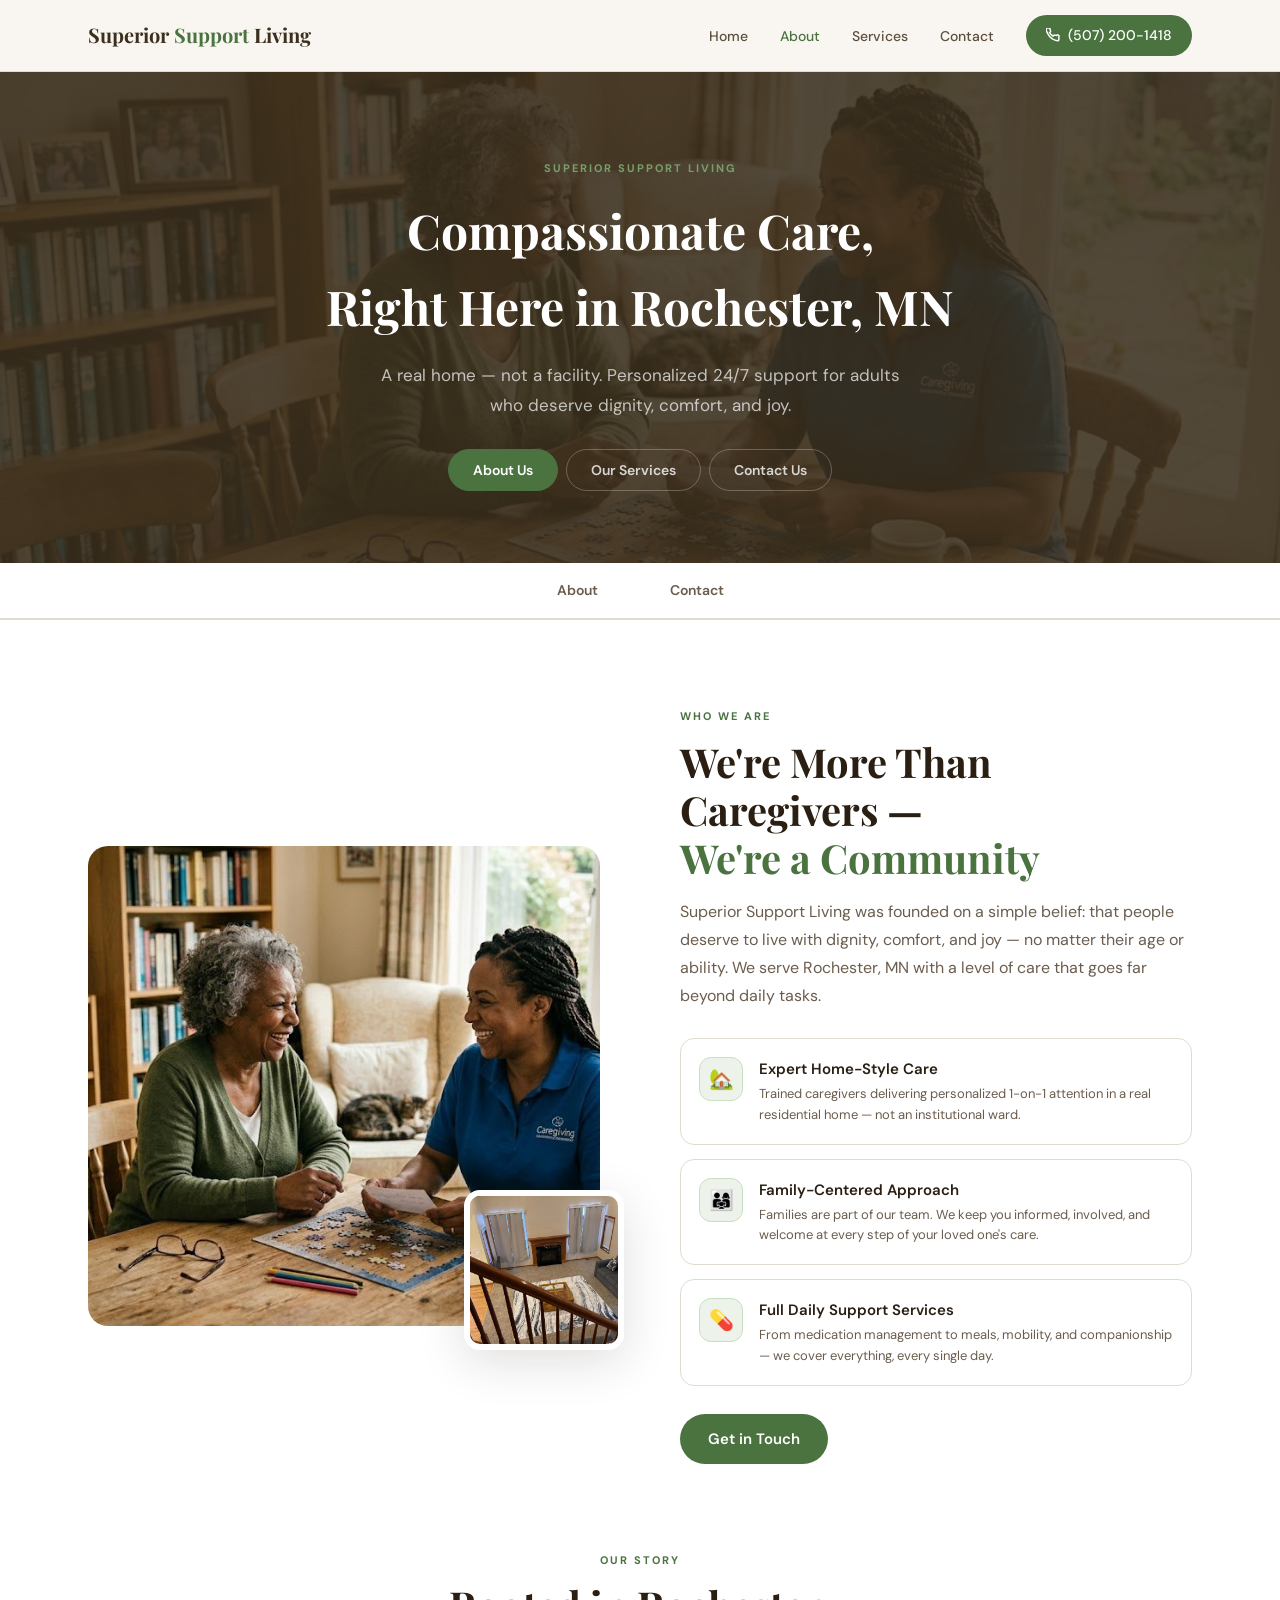
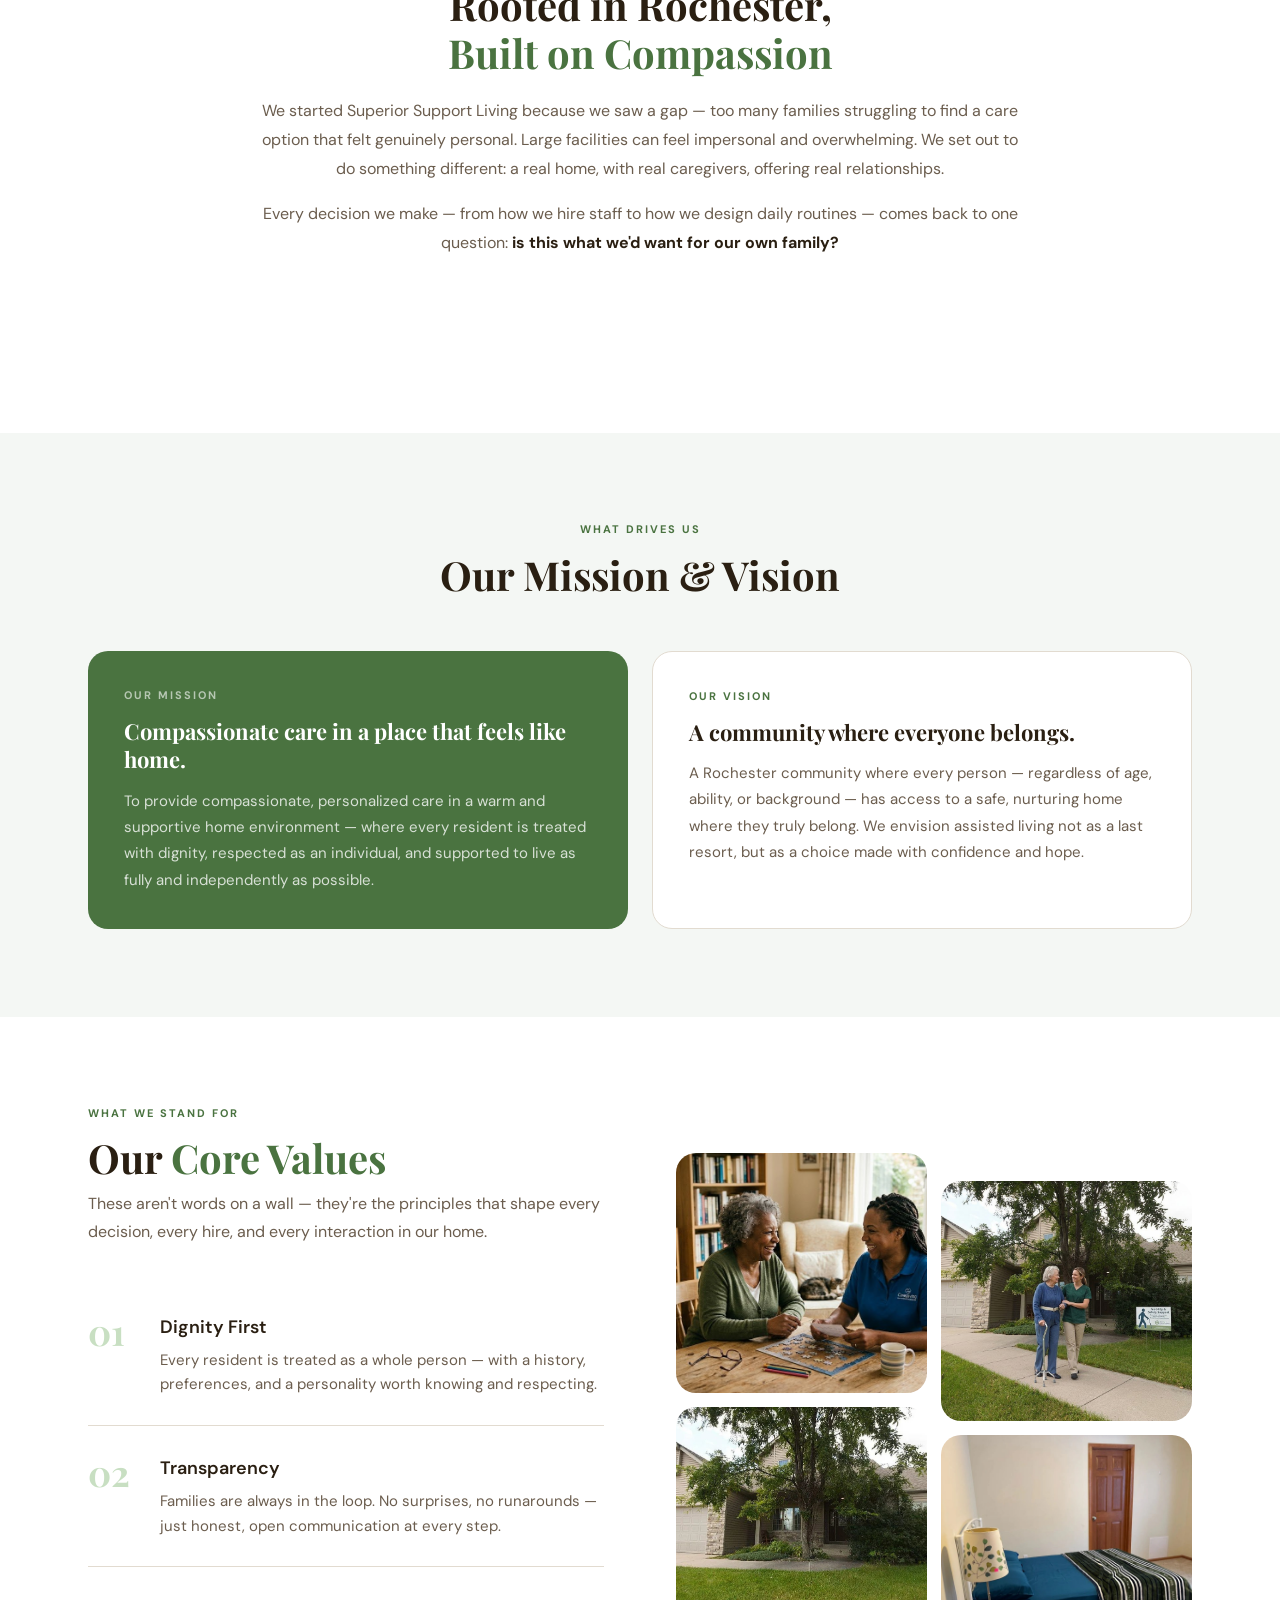
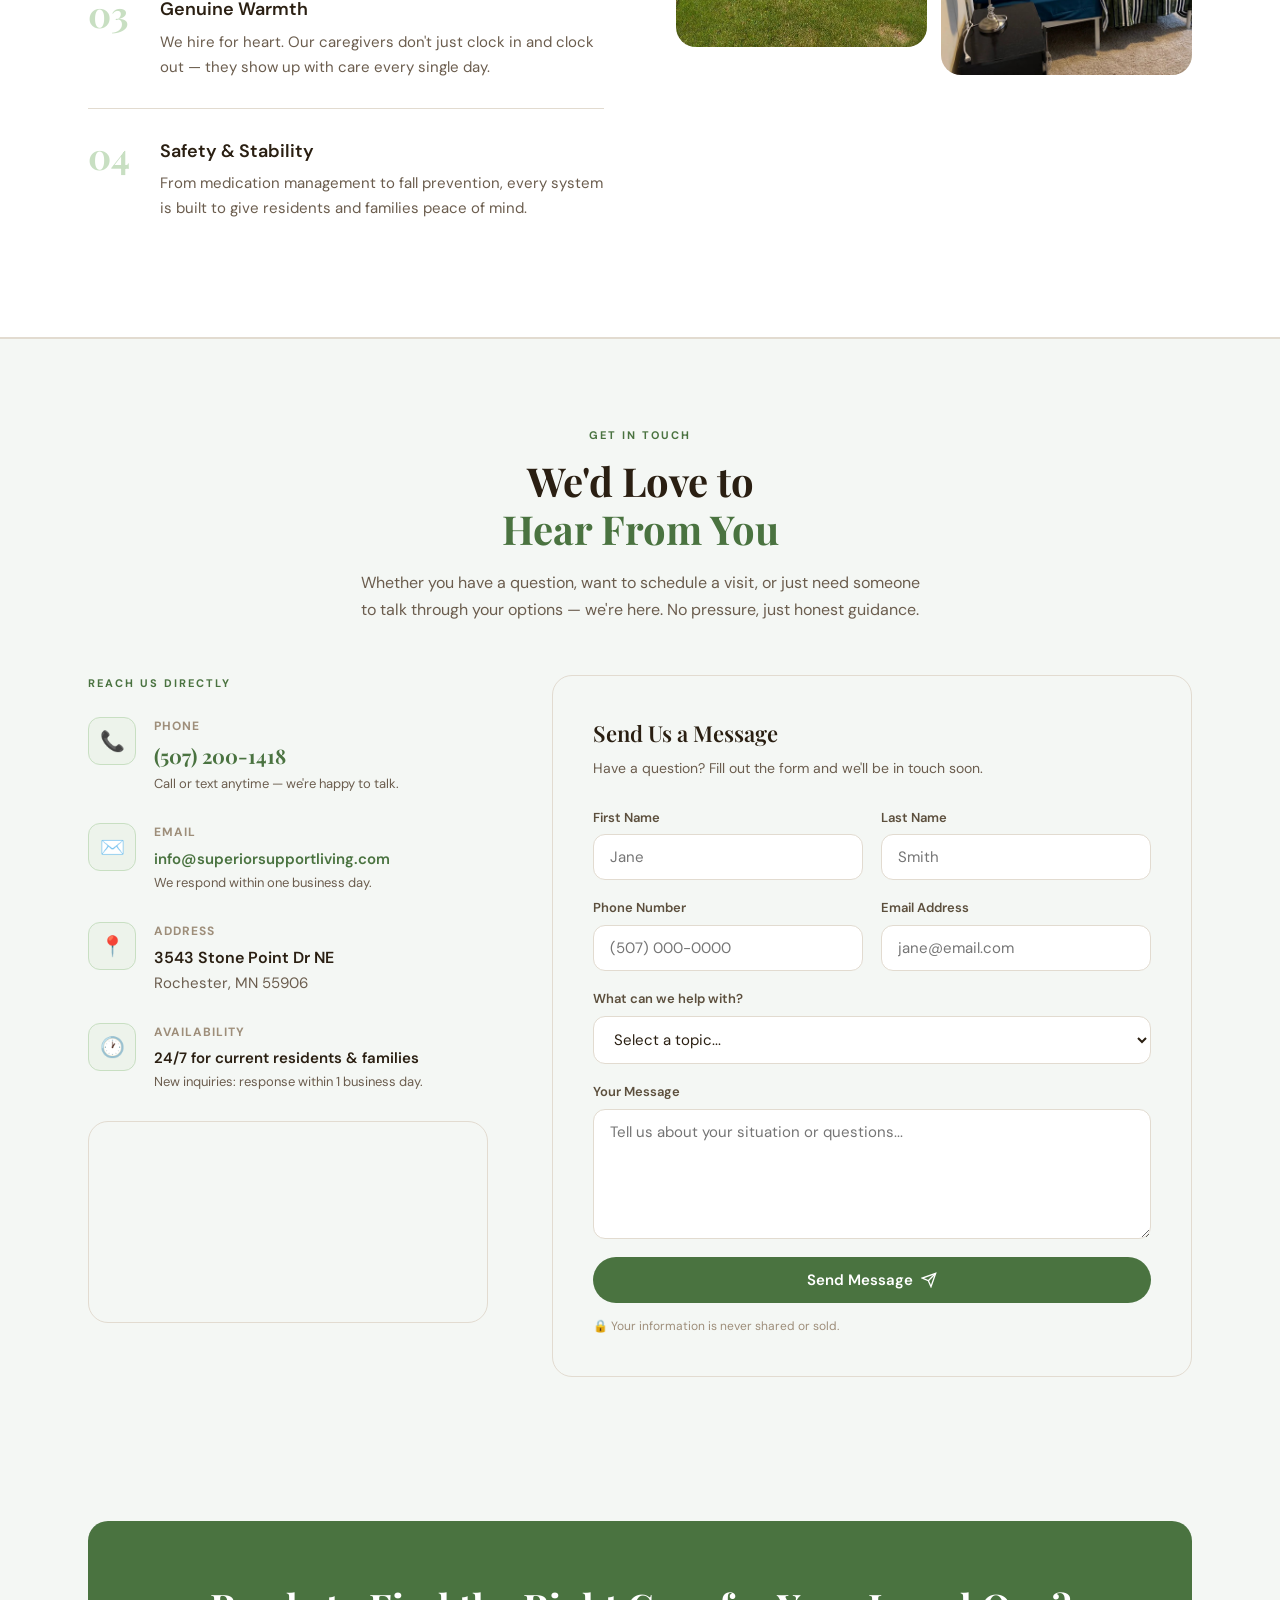
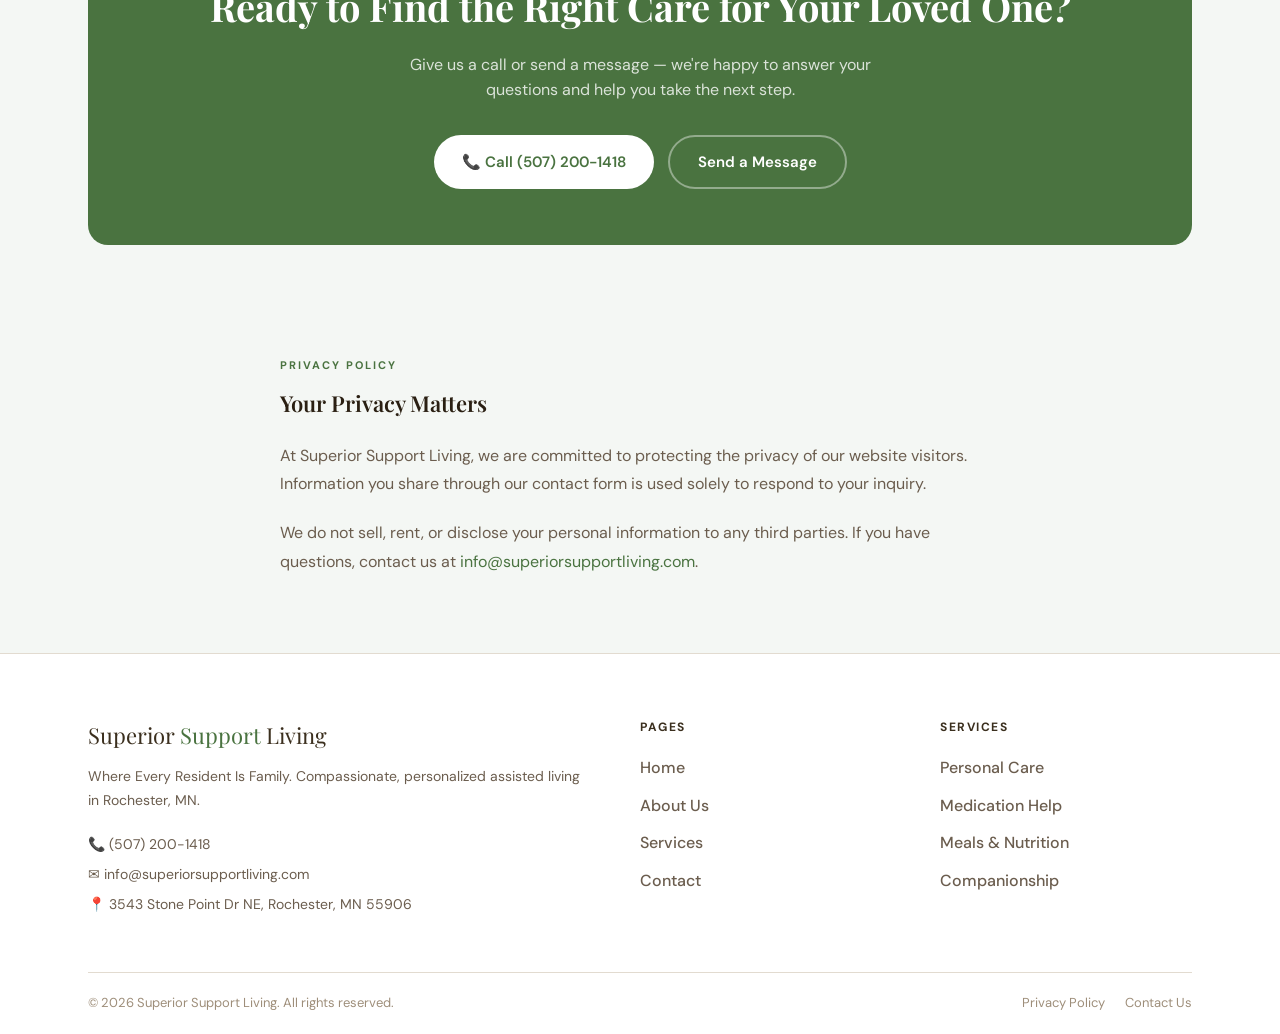
==== commit edf66db6: "🎨 Major design update — clean pages, real photos, proper structure Pages: - index.html: Home (standa" ====
--- a/pages.html
+++ b/pages.html
@@ -3,206 +3,112 @@
 <head>
   <meta charset="UTF-8" />
   <meta name="viewport" content="width=device-width, initial-scale=1.0" />
-  <title>Superior Support Living — About, Services & Contact</title>
-  <meta name="description" content="Learn about Superior Support Living, our services, and how to contact us. Licensed assisted living in Rochester, MN. Call (507) 200-1418." />
+  <title>About & Contact — Superior Support Living</title>
+  <meta name="description" content="Learn about Superior Support Living and get in touch. Licensed assisted living in Rochester, MN. Call (507) 200-1418." />
   <link rel="stylesheet" href="style.css" />
   <style>
-
-    /* ── SECTION DIVIDER ── */
-    .section-divider {
-      height: 6px;
-      background: var(--border);
-    }
-
-    /* ── PAGE HERO ── */
     .page-hero {
       background: var(--brown);
-      padding: 80px 0 64px;
+      padding: 88px 0 72px;
       text-align: center;
-      position: relative;
-      overflow: hidden;
+      position: relative; overflow: hidden;
     }
     .page-hero::before {
-      content: '';
-      position: absolute; inset: 0;
-      background: url('https://images.unsplash.com/photo-1576765608866-5b51046452be?w=1200&q=40') center/cover;
-      opacity: 0.08;
+      content: ''; position: absolute; inset: 0;
+      background: url('img_companionship.png') center/cover;
+      opacity: 0.12;
     }
     .page-hero .container { position: relative; z-index: 1; }
     .page-hero .eyebrow { color: var(--green-light); margin-bottom: 14px; }
-    .page-hero h1 {
-      font-family: var(--font-head);
-      font-size: clamp(30px, 4vw, 46px);
-      color: #fff; margin-bottom: 16px;
-    }
-    .page-hero p {
-      font-size: 17px; color: rgba(255,255,255,0.68);
-      max-width: 540px; margin: 0 auto 28px; line-height: 1.75;
-    }
-    .page-hero-nav {
-      display: flex; justify-content: center; gap: 8px; flex-wrap: wrap;
-    }
-    .page-hero-nav a {
-      padding: 9px 22px; border-radius: 50px;
-      font-size: 14px; font-weight: 600;
-      border: 1.5px solid rgba(255,255,255,0.25);
-      color: rgba(255,255,255,0.8);
-      transition: all .2s;
-    }
-    .page-hero-nav a:hover,
-    .page-hero-nav a.active {
-      background: var(--green);
-      border-color: var(--green);
-      color: #fff;
-    }
-
-    /* ── STICKY SECTION NAV ── */
-    .sticky-nav {
-      position: sticky; top: var(--nav-h); z-index: 90;
-      background: var(--white);
-      border-bottom: 2px solid var(--border);
-      display: flex; justify-content: center;
-    }
-    .sticky-nav a {
-      padding: 16px 32px;
-      font-size: 14px; font-weight: 600;
-      color: var(--muted);
-      border-bottom: 3px solid transparent;
-      margin-bottom: -2px;
-      transition: all .2s;
-    }
-    .sticky-nav a:hover { color: var(--green); }
-    .sticky-nav a.active { color: var(--green); border-bottom-color: var(--green); }
-
-    /* ── ABOUT SECTION ── */
-    .about-split {
-      display: grid; grid-template-columns: 1fr 1fr;
-      gap: 80px; align-items: center;
-    }
-    .about-img-wrap { position: relative; }
-    .about-img-main { border-radius: 20px; overflow: hidden; height: 480px; }
+    .page-hero h1 { font-family: var(--font-head); font-size: clamp(30px, 4vw, 48px); color: #fff; margin-bottom: 16px; }
+    .page-hero p { font-size: 17px; color: rgba(255,255,255,0.7); max-width: 520px; margin: 0 auto 28px; line-height: 1.75; }
+    .page-hero-tabs { display: flex; justify-content: center; gap: 8px; flex-wrap: wrap; }
+    .page-hero-tabs a { padding: 9px 24px; border-radius: 50px; font-size: 14px; font-weight: 600; border: 1.5px solid rgba(255,255,255,0.25); color: rgba(255,255,255,0.8); transition: all .2s; }
+    .page-hero-tabs a:hover, .page-hero-tabs a.act { background: var(--green); border-color: var(--green); color: #fff; }
+
+    .sticky-nav { position: sticky; top: var(--nav-h); z-index: 90; background: var(--white); border-bottom: 2px solid var(--border); display: flex; justify-content: center; }
+    .sticky-nav a { padding: 16px 36px; font-size: 14px; font-weight: 600; color: var(--muted); border-bottom: 3px solid transparent; margin-bottom: -2px; transition: all .2s; }
+    .sticky-nav a:hover, .sticky-nav a.active { color: var(--green); border-bottom-color: var(--green); }
+
+    /* ABOUT */
+    .about-split { display: grid; grid-template-columns: 1fr 1fr; gap: 80px; align-items: center; }
+    .about-img-main { border-radius: 20px; overflow: hidden; height: 480px; position: relative; }
     .about-img-main img { width: 100%; height: 100%; object-fit: cover; }
-    .about-img-accent {
-      position: absolute; bottom: -24px; right: -24px;
-      width: 160px; height: 160px; border-radius: 16px; overflow: hidden;
-      border: 6px solid var(--white); box-shadow: var(--shadow-lg);
-    }
+    .about-img-accent { position: absolute; bottom: -24px; right: -24px; width: 160px; height: 160px; border-radius: 16px; overflow: hidden; border: 6px solid var(--white); box-shadow: var(--shadow-lg); }
     .about-img-accent img { width: 100%; height: 100%; object-fit: cover; }
-
-    .about-features { display: flex; flex-direction: column; gap: 16px; margin: 28px 0 32px; }
-    .about-feature {
-      display: flex; gap: 16px; align-items: flex-start;
-      padding: 18px; border-radius: 14px;
-      border: 1px solid var(--border); background: var(--white);
-      transition: box-shadow .2s, transform .2s;
-    }
+    .about-feature { display: flex; gap: 16px; align-items: flex-start; padding: 18px; border-radius: 14px; border: 1px solid var(--border); background: var(--white); margin-bottom: 14px; transition: box-shadow .2s, transform .2s; }
     .about-feature:hover { box-shadow: var(--shadow); transform: translateX(4px); }
-    .about-feature-icon {
-      width: 44px; height: 44px; border-radius: 12px;
-      background: var(--green-pale); border: 1px solid var(--green-mid);
-      display: flex; align-items: center; justify-content: center;
-      font-size: 20px; flex-shrink: 0;
-    }
+    .about-feature-icon { width: 44px; height: 44px; border-radius: 12px; background: var(--green-pale); border: 1px solid var(--green-mid); display: flex; align-items: center; justify-content: center; font-size: 20px; flex-shrink: 0; }
     .about-feature h4 { font-size: 15px; font-weight: 600; margin-bottom: 3px; }
     .about-feature p { font-size: 13px; color: var(--muted); line-height: 1.6; }
 
-    /* MISSION VISION */
     .mv-grid { display: grid; grid-template-columns: 1fr 1fr; gap: 24px; }
     .mv-card { border-radius: 20px; padding: 36px; }
     .mv-card.green { background: var(--green); }
-    .mv-card.white { background: var(--white); border: 1px solid var(--border); }
+    .mv-card.light { background: var(--white); border: 1px solid var(--border); }
     .mv-label { font-size: 11px; font-weight: 700; letter-spacing: 2px; text-transform: uppercase; margin-bottom: 12px; }
     .mv-card.green .mv-label { color: rgba(255,255,255,0.6); }
-    .mv-card.white .mv-label { color: var(--green); }
+    .mv-card.light .mv-label { color: var(--green); }
     .mv-card h3 { font-family: var(--font-head); font-size: 22px; margin-bottom: 14px; line-height: 1.3; }
     .mv-card.green h3 { color: #fff; }
-    .mv-card.white h3 { color: var(--text); }
+    .mv-card.light h3 { color: var(--text); }
     .mv-card p { font-size: 15px; line-height: 1.75; }
     .mv-card.green p { color: rgba(255,255,255,0.78); }
-    .mv-card.white p { color: var(--muted); }
-
-    /* VALUES */
+    .mv-card.light p { color: var(--muted); }
+
     .value-item { display: flex; gap: 20px; align-items: flex-start; padding: 28px 0; border-bottom: 1px solid var(--border); }
     .value-item:last-child { border-bottom: none; }
     .value-num { font-family: var(--font-head); font-size: 36px; font-weight: 700; color: var(--green-mid); line-height: 1; flex-shrink: 0; width: 52px; }
     .value-text h3 { font-size: 18px; font-weight: 600; margin-bottom: 6px; }
     .value-text p { font-size: 15px; color: var(--muted); line-height: 1.65; }
-
-    /* ── SERVICES SECTION ── */
-    .svc-grid { display: grid; grid-template-columns: repeat(3,1fr); gap: 24px; }
-    .svc-card { background: var(--white); border-radius: 20px; overflow: hidden; border: 1px solid var(--border); transition: transform .25s, box-shadow .25s; }
-    .svc-card:hover { transform: translateY(-6px); box-shadow: var(--shadow-lg); }
-    .svc-img { height: 200px; overflow: hidden; }
-    .svc-img img { width: 100%; height: 100%; object-fit: cover; transition: transform .4s; }
-    .svc-card:hover .svc-img img { transform: scale(1.05); }
-    .svc-body { padding: 24px; }
-    .svc-num { font-size: 11px; font-weight: 700; letter-spacing: 2px; color: var(--green); text-transform: uppercase; margin-bottom: 8px; }
-    .svc-body h3 { font-size: 18px; font-weight: 600; margin-bottom: 10px; }
-    .svc-body p { font-size: 14px; color: var(--muted); line-height: 1.65; margin-bottom: 16px; }
-    .svc-bullets { display: flex; flex-direction: column; gap: 7px; margin-bottom: 16px; }
-    .svc-bullet { display: flex; align-items: flex-start; gap: 8px; font-size: 13px; color: var(--muted); }
-    .svc-bullet::before { content: ''; width: 5px; height: 5px; border-radius: 50%; background: var(--green); margin-top: 7px; flex-shrink: 0; }
-
-    /* Additional services */
-    .add-grid { display: grid; grid-template-columns: repeat(3,1fr); gap: 14px; max-width: 860px; margin: 0 auto; }
-    .add-item { background: var(--green-pale); border-radius: var(--radius); padding: 18px 20px; border: 1px solid var(--green-mid); display: flex; align-items: center; gap: 12px; }
-    .add-item span.ico { font-size: 20px; }
-    .add-item span.txt { font-size: 14px; font-weight: 500; color: var(--brown-mid); }
-
-    /* ── CONTACT SECTION ── */
+    .values-mosaic { display: grid; grid-template-columns: 1fr 1fr; gap: 14px; padding-top: 48px; }
+    .values-mosaic img { border-radius: var(--radius-lg); width: 100%; object-fit: cover; display: block; }
+
+    /* CONTACT */
     .contact-split { display: grid; grid-template-columns: 1fr 1.6fr; gap: 64px; align-items: start; }
-    .contact-info-item { display: flex; gap: 18px; align-items: flex-start; }
+    .contact-info-item { display: flex; gap: 18px; align-items: flex-start; margin-bottom: 28px; }
     .contact-icon { width: 48px; height: 48px; border-radius: 12px; background: var(--green-pale); border: 1px solid var(--green-mid); display: flex; align-items: center; justify-content: center; flex-shrink: 0; font-size: 20px; }
     .contact-label { font-size: 12px; font-weight: 700; letter-spacing: 1px; text-transform: uppercase; color: var(--brown-light); margin-bottom: 4px; }
-
     .form-box { background: var(--cream); border-radius: var(--radius-lg); padding: 40px; border: 1px solid var(--border); }
     .form-grid { display: grid; grid-template-columns: 1fr 1fr; gap: 18px; }
     .form-group { display: flex; flex-direction: column; gap: 6px; }
     .form-group.full { grid-column: 1 / -1; }
     .form-group label { font-size: 13px; font-weight: 600; color: var(--brown-mid); }
-    .form-group input, .form-group textarea, .form-group select {
-      padding: 12px 16px; border: 1.5px solid var(--border); border-radius: var(--radius);
-      font-family: var(--font-body); font-size: 15px; color: var(--text);
-      background: var(--white); transition: border-color .2s; width: 100%;
-    }
+    .form-group input, .form-group textarea, .form-group select { padding: 12px 16px; border: 1.5px solid var(--border); border-radius: var(--radius); font-family: var(--font-body); font-size: 15px; color: var(--text); background: var(--white); transition: border-color .2s; width: 100%; }
     .form-group input:focus, .form-group textarea:focus { outline: none; border-color: var(--green); }
     .form-group textarea { resize: vertical; min-height: 130px; }
 
     /* PRIVACY */
-    .privacy-content { max-width: 720px; margin: 0 auto; }
-    .privacy-content p { font-size: 16px; color: var(--muted); line-height: 1.8; margin-bottom: 20px; }
-
-    /* ── RESPONSIVE ── */
+    .privacy-wrap { max-width: 720px; margin: 0 auto; }
+    .privacy-wrap p { font-size: 16px; color: var(--muted); line-height: 1.8; margin-bottom: 20px; }
+
+    /* RESPONSIVE */
     @media (max-width: 900px) {
       .about-split { grid-template-columns: 1fr; gap: 40px; }
       .about-img-accent { display: none; }
       .mv-grid { grid-template-columns: 1fr; }
-      .svc-grid { grid-template-columns: 1fr 1fr; }
-      .add-grid { grid-template-columns: 1fr 1fr; }
       .contact-split { grid-template-columns: 1fr; gap: 40px; }
-      .sticky-nav a { padding: 14px 20px; font-size: 13px; }
+      .values-mosaic { display: none; }
+      .sticky-nav a { padding: 14px 22px; }
     }
     @media (max-width: 600px) {
-      .svc-grid { grid-template-columns: 1fr; }
-      .add-grid { grid-template-columns: 1fr; }
       .form-grid { grid-template-columns: 1fr; }
       .form-group.full { grid-column: 1; }
-      .sticky-nav a { padding: 12px 14px; font-size: 12px; }
       .value-item { flex-direction: column; gap: 8px; }
       .value-num { font-size: 28px; width: auto; }
+      .sticky-nav a { padding: 12px 16px; font-size: 12px; }
     }
   </style>
 </head>
 <body>
 
-<!-- ─── NAV ─── -->
 <nav class="nav">
   <div class="container">
     <a href="index.html" class="nav-logo">Superior <span>Support</span> Living</a>
     <ul class="nav-links">
       <li><a href="index.html">Home</a></li>
       <li><a href="pages.html#about" class="active">About</a></li>
-      <li><a href="pages.html#services">Services</a></li>
+      <li><a href="services.html">Services</a></li>
       <li><a href="pages.html#contact">Contact</a></li>
       <li><a href="tel:5072001418" class="nav-phone">
         <svg viewBox="0 0 24 24" fill="none" stroke="currentColor" stroke-width="2.5" style="width:14px;height:14px"><path d="M22 16.92v3a2 2 0 01-2.18 2 19.79 19.79 0 01-8.63-3.07A19.5 19.5 0 013.07 9.8a19.79 19.79 0 01-3.07-8.67A2 2 0 012 .11h3a2 2 0 012 1.72c.127.96.361 1.903.7 2.81a2 2 0 01-.45 2.11L6.09 7.91a16 16 0 006 6l1.27-1.27a2 2 0 012.11-.45c.907.339 1.85.573 2.81.7A2 2 0 0122 14.92z"/></svg>
@@ -215,83 +121,69 @@
 <div class="mobile-nav" id="mobile-nav">
   <a href="index.html">Home</a>
   <a href="#about">About</a>
-  <a href="#services">Services</a>
+  <a href="services.html">Services</a>
   <a href="#contact">Contact</a>
   <a href="tel:5072001418" class="nav-phone" style="width:fit-content">📞 (507) 200-1418</a>
 </div>
 
 <div class="page-body">
 
-  <!-- PAGE HERO -->
   <div class="page-hero">
     <div class="container">
       <div class="eyebrow">Superior Support Living</div>
       <h1>Compassionate Care,<br>Right Here in Rochester, MN</h1>
-      <p>A real home — not a facility. Personalized, 24/7 support for adults who deserve dignity, comfort, and joy every single day.</p>
-      <div class="page-hero-nav">
-        <a href="#about" class="active">About Us</a>
-        <a href="#services">Our Services</a>
+      <p>A real home — not a facility. Personalized 24/7 support for adults who deserve dignity, comfort, and joy.</p>
+      <div class="page-hero-tabs">
+        <a href="#about" class="act">About Us</a>
+        <a href="services.html">Our Services</a>
         <a href="#contact">Contact Us</a>
       </div>
     </div>
   </div>
 
-  <!-- STICKY NAV -->
   <div class="sticky-nav" id="sticky-nav">
     <a href="#about" class="active">About</a>
-    <a href="#services">Services</a>
     <a href="#contact">Contact</a>
   </div>
 
-  <!-- ══════════════════════════════════
-       ABOUT SECTION
-  ══════════════════════════════════ -->
+  <!-- ══════ ABOUT ══════ -->
   <section id="about" class="section" style="background:var(--white);">
     <div class="container">
 
-      <!-- Who we are split -->
-      <div class="about-split" style="margin-bottom:80px;">
-        <div class="about-img-wrap">
+      <!-- Who We Are -->
+      <div class="about-split" style="margin-bottom:88px;">
+        <div style="position:relative;">
           <div class="about-img-main">
-            <img src="https://images.unsplash.com/photo-1576765608866-5b51046452be?w=800&q=80" alt="Caregiver with resident" />
+            <img src="img_companionship.png" alt="Caregiver and resident enjoying time together" />
           </div>
           <div class="about-img-accent">
-            <img src="1777324866718_image.png" alt="Living room" />
+            <img src="1777324866718_image.png" alt="Our cozy living room" />
           </div>
         </div>
         <div>
           <div class="eyebrow">Who We Are</div>
           <h2 class="h2">We're More Than Caregivers —<br><em>We're a Community</em></h2>
-          <p style="color:var(--muted);font-size:16px;line-height:1.75;margin:16px 0 0;">Superior Support Living was founded on a simple belief: that people deserve to live with dignity, comfort, and joy — no matter their age or ability. We serve Rochester, MN with a level of care that goes far beyond daily tasks.</p>
-          <div class="about-features">
-            <div class="about-feature">
-              <div class="about-feature-icon">🏡</div>
-              <div>
-                <h4>Expert Home-Style Care</h4>
-                <p>Trained caregivers delivering personalized 1-on-1 attention in a real residential home — not an institutional ward.</p>
-              </div>
-            </div>
-            <div class="about-feature">
-              <div class="about-feature-icon">👨‍👩‍👧</div>
-              <div>
-                <h4>Family-Centered Approach</h4>
-                <p>Families are part of our team. We keep you informed, involved, and welcome at every step of your loved one's care.</p>
-              </div>
-            </div>
-            <div class="about-feature">
-              <div class="about-feature-icon">💊</div>
-              <div>
-                <h4>Full Daily Support Services</h4>
-                <p>From medication management to meals, mobility, and companionship — we cover everything, every single day.</p>
-              </div>
-            </div>
-          </div>
-          <a href="#contact" class="btn btn-primary">Get in Touch</a>
-        </div>
-      </div>
-
-      <!-- Our Story -->
-      <div style="max-width:760px;margin:0 auto 72px;text-align:center;">
+          <p style="color:var(--muted);font-size:16px;line-height:1.75;margin:16px 0 28px;">Superior Support Living was founded on a simple belief: that people deserve to live with dignity, comfort, and joy — no matter their age or ability. We serve Rochester, MN with a level of care that goes far beyond daily tasks.</p>
+          <div class="about-feature">
+            <div class="about-feature-icon">🏡</div>
+            <div><h4>Expert Home-Style Care</h4><p>Trained caregivers delivering personalized 1-on-1 attention in a real residential home — not an institutional ward.</p></div>
+          </div>
+          <div class="about-feature">
+            <div class="about-feature-icon">👨‍👩‍👧</div>
+            <div><h4>Family-Centered Approach</h4><p>Families are part of our team. We keep you informed, involved, and welcome at every step of your loved one's care.</p></div>
+          </div>
+          <div class="about-feature">
+            <div class="about-feature-icon">💊</div>
+            <div><h4>Full Daily Support Services</h4><p>From medication management to meals, mobility, and companionship — we cover everything, every single day.</p></div>
+          </div>
+          <div style="margin-top:28px;">
+            <a href="#contact" class="btn btn-primary">Get in Touch</a>
+          </div>
+        </div>
+      </div>
+
+      <!-- Story -->
+      <div style="max-width:760px;margin:0 auto 88px;text-align:center;">
         <div class="eyebrow">Our Story</div>
         <h2 class="h2" style="margin-bottom:20px;">Rooted in Rochester,<br><em>Built on Compassion</em></h2>
         <p style="color:var(--muted);font-size:16px;line-height:1.8;margin-bottom:16px;">We started Superior Support Living because we saw a gap — too many families struggling to find a care option that felt genuinely personal. Large facilities can feel impersonal and overwhelming. We set out to do something different: a real home, with real caregivers, offering real relationships.</p>
@@ -301,7 +193,7 @@
     </div>
   </section>
 
-  <!-- MISSION + VISION -->
+  <!-- Mission + Vision -->
   <section class="section" style="background:var(--cream);">
     <div class="container">
       <div style="text-align:center;margin-bottom:52px;">
@@ -314,7 +206,7 @@
           <h3>Compassionate care in a place that feels like home.</h3>
           <p>To provide compassionate, personalized care in a warm and supportive home environment — where every resident is treated with dignity, respected as an individual, and supported to live as fully and independently as possible.</p>
         </div>
-        <div class="mv-card white">
+        <div class="mv-card light">
           <div class="mv-label">Our Vision</div>
           <h3>A community where everyone belongs.</h3>
           <p>A Rochester community where every person — regardless of age, ability, or background — has access to a safe, nurturing home where they truly belong. We envision assisted living not as a last resort, but as a choice made with confidence and hope.</p>
@@ -323,7 +215,7 @@
     </div>
   </section>
 
-  <!-- VALUES -->
+  <!-- Values -->
   <section class="section" style="background:var(--white);">
     <div class="container">
       <div style="display:grid;grid-template-columns:1fr 1fr;gap:72px;align-items:start;">
@@ -331,158 +223,37 @@
           <div class="eyebrow">What We Stand For</div>
           <h2 class="h2" style="margin-bottom:8px;">Our <em>Core Values</em></h2>
           <p style="color:var(--muted);font-size:16px;line-height:1.7;margin-bottom:40px;">These aren't words on a wall — they're the principles that shape every decision, every hire, and every interaction in our home.</p>
-          <div>
-            <div class="value-item">
-              <div class="value-num">01</div>
-              <div class="value-text"><h3>Dignity First</h3><p>Every resident is treated as a whole person — with a history, preferences, and a personality worth knowing and respecting.</p></div>
-            </div>
-            <div class="value-item">
-              <div class="value-num">02</div>
-              <div class="value-text"><h3>Transparency</h3><p>Families are always in the loop. No surprises, no runarounds — just honest, open communication at every step.</p></div>
-            </div>
-            <div class="value-item">
-              <div class="value-num">03</div>
-              <div class="value-text"><h3>Genuine Warmth</h3><p>We hire for heart. Our caregivers don't just clock in and clock out — they show up with care and presence every single day.</p></div>
-            </div>
-            <div class="value-item">
-              <div class="value-num">04</div>
-              <div class="value-text"><h3>Safety &amp; Stability</h3><p>From medication management to fall prevention, every system we have is built to give residents and families peace of mind.</p></div>
-            </div>
-          </div>
-        </div>
-        <div style="display:grid;grid-template-columns:1fr 1fr;gap:14px;padding-top:48px;">
-          <img src="https://images.unsplash.com/photo-1576765608866-5b51046452be?w=400&q=80" alt="Caregiver" style="border-radius:var(--radius-lg);height:240px;object-fit:cover;width:100%;" />
-          <img src="1777324919196_image.png" alt="Care moment" style="border-radius:var(--radius-lg);height:240px;object-fit:cover;width:100%;margin-top:28px;" />
-          <img src="1777324919196_image.png" alt="Our home" style="border-radius:var(--radius-lg);height:240px;object-fit:cover;width:100%;margin-top:-28px;" />
-          <img src="1777324880908_image.png" alt="Bedroom" style="border-radius:var(--radius-lg);height:240px;object-fit:cover;width:100%;" />
-        </div>
-      </div>
-    </div>
-  </section>
-
-  <div class="section-divider"></div>
-
-  <!-- ══════════════════════════════════
-       SERVICES SECTION
-  ══════════════════════════════════ -->
-  <section id="services" class="section" style="background:var(--cream);">
-    <div class="container">
-      <div style="text-align:center;max-width:640px;margin:0 auto 52px;">
-        <div class="eyebrow">What We Offer</div>
-        <h2 class="h2">Care That Fits<br><em>Your Loved One's Life</em></h2>
-        <p style="color:var(--muted);font-size:16px;line-height:1.7;margin-top:16px;">Everyone's needs are different. We build our care around each person — not the other way around.</p>
-      </div>
-      <div class="svc-grid">
-
-        <div class="svc-card">
-          <div class="svc-img"><img src="https://images.unsplash.com/photo-1576765608866-5b51046452be?w=600&q=80" alt="Personal Care" /></div>
-          <div class="svc-body">
-            <div class="svc-num">01 — Service</div>
-            <h3>Personal Care &amp; Hygiene</h3>
-            <p>We assist with bathing, grooming, dressing, and toileting — always with privacy, patience, and respect.</p>
-            <div class="svc-bullets">
-              <div class="svc-bullet">Bathing, grooming &amp; dressing assistance</div>
-              <div class="svc-bullet">Oral hygiene &amp; skincare support</div>
-              <div class="svc-bullet">Privacy and dignity always respected</div>
-            </div>
-          </div>
-        </div>
-
-        <div class="svc-card">
-          <div class="svc-img"><img src="1777324900011_image.png" alt="Medication" /></div>
-          <div class="svc-body">
-            <div class="svc-num">02 — Service</div>
-            <h3>Medication Management</h3>
-            <p>We ensure residents receive the right medications at the right time. Our staff tracks prescriptions and keeps families informed.</p>
-            <div class="svc-bullets">
-              <div class="svc-bullet">On-time, correct dosage every day</div>
-              <div class="svc-bullet">Prescription tracking &amp; coordination</div>
-              <div class="svc-bullet">Reduced risk of medication errors</div>
-            </div>
-          </div>
-        </div>
-
-        <div class="svc-card">
-          <div class="svc-img"><img src="1777324919196_image.png" alt="Meals" /></div>
-          <div class="svc-body">
-            <div class="svc-num">03 — Service</div>
-            <h3>Nutritious Home-Cooked Meals</h3>
-            <p>Food is more than fuel — it's comfort. We prepare fresh, balanced meals tailored to dietary needs and preferences.</p>
-            <div class="svc-bullets">
-              <div class="svc-bullet">Fresh, home-style meals served daily</div>
-              <div class="svc-bullet">Accommodates dietary restrictions</div>
-              <div class="svc-bullet">Social, family-style dining experience</div>
-            </div>
-          </div>
-        </div>
-
-        <div class="svc-card">
-          <div class="svc-img"><img src="1777324880908_image.png" alt="Mobility" /></div>
-          <div class="svc-body">
-            <div class="svc-num">04 — Service</div>
-            <h3>Mobility &amp; Safety Support</h3>
-            <p>We help residents move safely throughout the home — always focused on preserving independence while reducing fall risk.</p>
-            <div class="svc-bullets">
-              <div class="svc-bullet">Walking, transfers &amp; physical activity</div>
-              <div class="svc-bullet">Fall prevention strategies in place</div>
-              <div class="svc-bullet">Safe, accessible home environment</div>
-            </div>
-          </div>
-        </div>
-
-        <div class="svc-card">
-          <div class="svc-img"><img src="1777324866718_image.png" alt="Companionship" /></div>
-          <div class="svc-body">
-            <div class="svc-num">05 — Service</div>
-            <h3>Companionship &amp; Activities</h3>
-            <p>Our caregivers build real relationships — sharing conversations, participating in activities, so no one ever feels alone.</p>
-            <div class="svc-bullets">
-              <div class="svc-bullet">Daily social engagement &amp; conversation</div>
-              <div class="svc-bullet">Cognitive activities &amp; hobbies</div>
-              <div class="svc-bullet">Emotional support every day</div>
-            </div>
-          </div>
-        </div>
-
-        <div class="svc-card">
-          <div class="svc-img"><img src="1777324900011_image.png" alt="Housekeeping" /></div>
-          <div class="svc-body">
-            <div class="svc-num">06 — Service</div>
-            <h3>Housekeeping &amp; Laundry</h3>
-            <p>A clean, tidy home makes a real difference. We handle vacuuming, dusting, laundry, and linen so residents relax worry-free.</p>
-            <div class="svc-bullets">
-              <div class="svc-bullet">Regular cleaning &amp; sanitization</div>
-              <div class="svc-bullet">Laundry &amp; linen services included</div>
-              <div class="svc-bullet">Stress-free, comfortable environment</div>
-            </div>
-          </div>
-        </div>
-
-      </div>
-
-      <!-- Additional services -->
-      <div style="text-align:center;margin-top:64px;margin-bottom:36px;">
-        <div class="eyebrow">Additional Support</div>
-        <h2 class="h2">We Also Help With</h2>
-      </div>
-      <div class="add-grid">
-        <div class="add-item"><span class="ico">💊</span><span class="txt">Medication Reminders</span></div>
-        <div class="add-item"><span class="ico">🍽️</span><span class="txt">Meal Planning &amp; Prep</span></div>
-        <div class="add-item"><span class="ico">📅</span><span class="txt">Appointment Coordination</span></div>
-        <div class="add-item"><span class="ico">🧠</span><span class="txt">Brain Injury Support</span></div>
-        <div class="add-item"><span class="ico">♿</span><span class="txt">Disability Inclusion</span></div>
-        <div class="add-item"><span class="ico">🌟</span><span class="txt">Developmental Support</span></div>
-      </div>
-
-    </div>
-  </section>
-
-  <div class="section-divider"></div>
-
-  <!-- ══════════════════════════════════
-       CONTACT SECTION
-  ══════════════════════════════════ -->
-  <section id="contact" class="section" style="background:var(--white);">
+          <div class="value-item">
+            <div class="value-num">01</div>
+            <div class="value-text"><h3>Dignity First</h3><p>Every resident is treated as a whole person — with a history, preferences, and a personality worth knowing and respecting.</p></div>
+          </div>
+          <div class="value-item">
+            <div class="value-num">02</div>
+            <div class="value-text"><h3>Transparency</h3><p>Families are always in the loop. No surprises, no runarounds — just honest, open communication at every step.</p></div>
+          </div>
+          <div class="value-item">
+            <div class="value-num">03</div>
+            <div class="value-text"><h3>Genuine Warmth</h3><p>We hire for heart. Our caregivers don't just clock in and clock out — they show up with care every single day.</p></div>
+          </div>
+          <div class="value-item">
+            <div class="value-num">04</div>
+            <div class="value-text"><h3>Safety &amp; Stability</h3><p>From medication management to fall prevention, every system is built to give residents and families peace of mind.</p></div>
+          </div>
+        </div>
+        <div class="values-mosaic">
+          <img src="img_companionship.png" alt="Caregiver with resident" style="height:240px;" />
+          <img src="img_mobility.png" alt="Mobility support" style="height:240px;margin-top:28px;" />
+          <img src="1777324919196_image.png" alt="Our home" style="height:240px;margin-top:-28px;" />
+          <img src="1777324880908_image.png" alt="Private bedroom" style="height:240px;" />
+        </div>
+      </div>
+    </div>
+  </section>
+
+  <div style="height:2px;background:var(--border);"></div>
+
+  <!-- ══════ CONTACT ══════ -->
+  <section id="contact" class="section" style="background:var(--cream);">
     <div class="container">
       <div style="text-align:center;max-width:560px;margin:0 auto 52px;">
         <div class="eyebrow">Get in Touch</div>
@@ -490,64 +261,56 @@
         <p style="color:var(--muted);font-size:16px;line-height:1.7;margin-top:16px;">Whether you have a question, want to schedule a visit, or just need someone to talk through your options — we're here. No pressure, just honest guidance.</p>
       </div>
       <div class="contact-split">
-
-        <!-- Contact info -->
         <div>
           <div class="eyebrow" style="margin-bottom:24px;">Reach Us Directly</div>
-          <div style="display:flex;flex-direction:column;gap:28px;margin-bottom:40px;">
-            <div class="contact-info-item">
-              <div class="contact-icon">📞</div>
-              <div>
-                <div class="contact-label">Phone</div>
-                <a href="tel:5072001418" style="font-size:20px;font-weight:700;color:var(--green);font-family:var(--font-head);">(507) 200-1418</a>
-                <p style="font-size:13px;color:var(--muted);margin-top:2px;">Call or text anytime — we're happy to talk.</p>
-              </div>
+          <div class="contact-info-item">
+            <div class="contact-icon">📞</div>
+            <div>
+              <div class="contact-label">Phone</div>
+              <a href="tel:5072001418" style="font-size:20px;font-weight:700;color:var(--green);font-family:var(--font-head);">(507) 200-1418</a>
+              <p style="font-size:13px;color:var(--muted);margin-top:2px;">Call or text anytime — we're happy to talk.</p>
             </div>
-            <div class="contact-info-item">
-              <div class="contact-icon">✉️</div>
-              <div>
-                <div class="contact-label">Email</div>
-                <a href="mailto:info@superiorsupportliving.com" style="font-size:15px;font-weight:600;color:var(--green);">info@superiorsupportliving.com</a>
-                <p style="font-size:13px;color:var(--muted);margin-top:2px;">We respond within one business day.</p>
-              </div>
+          </div>
+          <div class="contact-info-item">
+            <div class="contact-icon">✉️</div>
+            <div>
+              <div class="contact-label">Email</div>
+              <a href="mailto:info@superiorsupportliving.com" style="font-size:15px;font-weight:600;color:var(--green);">info@superiorsupportliving.com</a>
+              <p style="font-size:13px;color:var(--muted);margin-top:2px;">We respond within one business day.</p>
             </div>
-            <div class="contact-info-item">
-              <div class="contact-icon">📍</div>
-              <div>
-                <div class="contact-label">Address</div>
-                <div style="font-size:16px;font-weight:600;color:var(--text);">3543 Stone Point Dr NE</div>
-                <div style="font-size:15px;color:var(--muted);">Rochester, MN 55906</div>
-              </div>
+          </div>
+          <div class="contact-info-item">
+            <div class="contact-icon">📍</div>
+            <div>
+              <div class="contact-label">Address</div>
+              <div style="font-size:16px;font-weight:600;color:var(--text);">3543 Stone Point Dr NE</div>
+              <div style="font-size:15px;color:var(--muted);">Rochester, MN 55906</div>
             </div>
-            <div class="contact-info-item">
-              <div class="contact-icon">🕐</div>
-              <div>
-                <div class="contact-label">Availability</div>
-                <div style="font-size:15px;font-weight:600;color:var(--text);">24/7 for current residents &amp; families</div>
-                <p style="font-size:13px;color:var(--muted);margin-top:2px;">New inquiries: response within 1 business day.</p>
-              </div>
+          </div>
+          <div class="contact-info-item">
+            <div class="contact-icon">🕐</div>
+            <div>
+              <div class="contact-label">Availability</div>
+              <div style="font-size:15px;font-weight:600;color:var(--text);">24/7 for current residents &amp; families</div>
+              <p style="font-size:13px;color:var(--muted);margin-top:2px;">New inquiries: response within 1 business day.</p>
             </div>
           </div>
-          <!-- Map -->
-          <div style="border-radius:var(--radius-lg);overflow:hidden;border:1px solid var(--border);">
-            <iframe src="https://www.google.com/maps/embed?pb=!1m18!1m12!1m3!1d2854.932!2d-92.4338!3d44.0121!2m3!1f0!2f0!3f0!3m2!1i1024!2i768!4f13.1!3m3!1m2!1s0x87f75e3c09b2e7b7%3A0x0!2s3543+Stone+Point+Dr+NE%2C+Rochester%2C+MN+55906!5e0!3m2!1sen!2sus!4v1"
-              width="100%" height="220" style="border:0;display:block;" allowfullscreen="" loading="lazy" title="Our location"></iframe>
-          </div>
-        </div>
-
-        <!-- Form -->
+          <div style="border-radius:var(--radius-lg);overflow:hidden;border:1px solid var(--border);margin-top:8px;">
+            <iframe src="https://www.google.com/maps/embed?pb=!1m18!1m12!1m3!1d2854.932!2d-92.4338!3d44.0121!2m3!1f0!2f0!3f0!3m2!1i1024!2i768!4f13.1!3m3!1m2!1s0x87f75e3c09b2e7b7%3A0x0!2s3543+Stone+Point+Dr+NE%2C+Rochester%2C+MN+55906!5e0!3m2!1sen!2sus!4v1" width="100%" height="200" style="border:0;display:block;" allowfullscreen="" loading="lazy" title="Our location"></iframe>
+          </div>
+        </div>
         <div class="form-box">
           <h2 class="h3" style="margin-bottom:6px;">Send Us a Message</h2>
-          <p style="color:var(--muted);font-size:14px;margin-bottom:28px;">Have a question or concern? Fill out the form and we'll be in touch soon.</p>
+          <p style="color:var(--muted);font-size:14px;margin-bottom:28px;">Have a question? Fill out the form and we'll be in touch soon.</p>
           <form id="contact-form">
             <div class="form-grid">
-              <div class="form-group"><label for="fname">First Name</label><input type="text" id="fname" placeholder="Jane" required /></div>
-              <div class="form-group"><label for="lname">Last Name</label><input type="text" id="lname" placeholder="Smith" required /></div>
-              <div class="form-group"><label for="phone">Phone Number</label><input type="tel" id="phone" placeholder="(507) 000-0000" /></div>
-              <div class="form-group"><label for="email">Email Address</label><input type="email" id="email" placeholder="jane@email.com" required /></div>
+              <div class="form-group"><label>First Name</label><input type="text" placeholder="Jane" required /></div>
+              <div class="form-group"><label>Last Name</label><input type="text" placeholder="Smith" required /></div>
+              <div class="form-group"><label>Phone Number</label><input type="tel" placeholder="(507) 000-0000" /></div>
+              <div class="form-group"><label>Email Address</label><input type="email" placeholder="jane@email.com" required /></div>
               <div class="form-group full">
-                <label for="subject">What can we help with?</label>
-                <select id="subject">
+                <label>What can we help with?</label>
+                <select>
                   <option value="">Select a topic...</option>
                   <option>I'm looking for care for a loved one</option>
                   <option>I'd like to schedule a visit</option>
@@ -556,28 +319,26 @@
                   <option>Other</option>
                 </select>
               </div>
-              <div class="form-group full"><label for="message">Your Message</label><textarea id="message" placeholder="Tell us a bit about your situation or what questions you have..."></textarea></div>
+              <div class="form-group full"><label>Your Message</label><textarea placeholder="Tell us about your situation or questions..."></textarea></div>
             </div>
             <button type="submit" class="btn btn-primary" style="width:100%;justify-content:center;margin-top:18px;">
               Send Message
               <svg viewBox="0 0 24 24" fill="none" stroke="currentColor" stroke-width="2" style="width:16px;height:16px"><line x1="22" y1="2" x2="11" y2="13"/><polygon points="22 2 15 22 11 13 2 9 22 2"/></svg>
             </button>
-            <div id="form-success" style="display:none;background:var(--green-pale);border:1px solid var(--green-mid);border-radius:var(--radius);padding:14px 18px;color:var(--green);font-size:14px;font-weight:500;margin-top:16px;">
-              ✅ Thank you! We received your message and will be in touch within one business day.
-            </div>
-            <p style="font-size:12px;color:var(--brown-light);line-height:1.6;margin-top:16px;">🔒 Your information is never shared or sold — only used to respond to your inquiry.</p>
+            <div id="form-success" style="display:none;background:var(--green-pale);border:1px solid var(--green-mid);border-radius:var(--radius);padding:14px 18px;color:var(--green);font-size:14px;font-weight:500;margin-top:16px;">✅ Thank you! We'll be in touch within one business day.</div>
+            <p style="font-size:12px;color:var(--brown-light);margin-top:14px;">🔒 Your information is never shared or sold.</p>
           </form>
         </div>
       </div>
     </div>
   </section>
 
-  <!-- CTA BANNER -->
+  <!-- CTA -->
   <section class="section-sm">
     <div class="container">
       <div class="cta-banner">
         <h2>Ready to Find the Right Care for Your Loved One?</h2>
-        <p>Give us a call or send a message — we're happy to answer your questions and help you take the next step. No pressure, just honest guidance.</p>
+        <p>Give us a call or send a message — we're happy to answer your questions and help you take the next step.</p>
         <div class="btn-row">
           <a href="tel:5072001418" class="btn btn-white">📞 Call (507) 200-1418</a>
           <a href="#contact" class="btn" style="background:transparent;color:white;border:2px solid rgba(255,255,255,0.4);">Send a Message</a>
@@ -586,22 +347,20 @@
     </div>
   </section>
 
-  <!-- PRIVACY -->
+  <!-- Privacy -->
   <section id="privacy" class="section-sm" style="background:var(--cream);">
     <div class="container">
-      <div class="privacy-content">
-        <div class="eyebrow" style="margin-bottom:16px;">Privacy Policy</div>
+      <div class="privacy-wrap">
+        <div class="eyebrow" style="margin-bottom:12px;">Privacy Policy</div>
         <h2 class="h3" style="margin-bottom:20px;">Your Privacy Matters</h2>
-        <p>At Superior Support Living, we are committed to protecting the privacy of our website visitors. When you browse our site or reach out through our contact form, we may collect basic information such as your name, email address, or phone number — but only when you choose to share it with us.</p>
-        <p>We do not sell, rent, or disclose your personal information to any third parties. All details you share with us are handled with the same level of care and confidentiality that we apply in our day-to-day services.</p>
-        <p>If you have any questions about our privacy practices, please contact us directly at <a href="mailto:info@superiorsupportliving.com" style="color:var(--green);">info@superiorsupportliving.com</a>. © 2026 Superior Support Living. All rights reserved.</p>
+        <p>At Superior Support Living, we are committed to protecting the privacy of our website visitors. Information you share through our contact form is used solely to respond to your inquiry.</p>
+        <p>We do not sell, rent, or disclose your personal information to any third parties. If you have questions, contact us at <a href="mailto:info@superiorsupportliving.com" style="color:var(--green);">info@superiorsupportliving.com</a>.</p>
       </div>
     </div>
   </section>
 
 </div>
 
-<!-- FOOTER -->
 <footer>
   <div class="container">
     <div class="footer-grid">
@@ -618,65 +377,50 @@
         <h4>Pages</h4>
         <a href="index.html">Home</a>
         <a href="pages.html#about">About Us</a>
-        <a href="pages.html#services">Services</a>
+        <a href="services.html">Services</a>
         <a href="pages.html#contact">Contact</a>
       </div>
       <div class="footer-col">
         <h4>Services</h4>
-        <a href="pages.html#services">Personal Care</a>
-        <a href="pages.html#services">Medication Help</a>
-        <a href="pages.html#services">Meals &amp; Nutrition</a>
-        <a href="pages.html#services">Companionship</a>
+        <a href="services.html">Personal Care</a>
+        <a href="services.html">Medication Help</a>
+        <a href="services.html">Meals &amp; Nutrition</a>
+        <a href="services.html">Companionship</a>
       </div>
     </div>
     <div class="footer-bottom">
       <span>© 2026 Superior Support Living. All rights reserved.</span>
       <div class="footer-bottom-links">
-        <a href="pages.html#privacy">Privacy Policy</a>
-        <a href="pages.html#contact">Contact Us</a>
+        <a href="#privacy">Privacy Policy</a>
+        <a href="#contact">Contact Us</a>
       </div>
     </div>
   </div>
 </footer>
 
-
 <script>
-  // Mobile nav
   document.getElementById('hamburger').addEventListener('click', () => {
     document.getElementById('mobile-nav').classList.toggle('open');
     document.body.classList.toggle('nav-open');
   });
-
-  // Contact form
   document.getElementById('contact-form').addEventListener('submit', function(e) {
     e.preventDefault();
     document.getElementById('form-success').style.display = 'block';
     this.querySelector('button[type=submit]').disabled = true;
     this.querySelector('button[type=submit]').textContent = 'Message Sent ✓';
   });
-
-  // Sticky nav active state on scroll
-  const sections = ['about','services','contact'];
   const stickyLinks = document.querySelectorAll('.sticky-nav a');
   window.addEventListener('scroll', () => {
-    let current = 'about';
-    sections.forEach(id => {
-      const el = document.getElementById(id);
-      if (el && window.scrollY >= el.offsetTop - 120) current = id;
-    });
-    stickyLinks.forEach(a => {
-      a.classList.toggle('active', a.getAttribute('href') === '#' + current);
-    });
+    const aboutTop = document.getElementById('about').offsetTop - 130;
+    const contactTop = document.getElementById('contact').offsetTop - 130;
+    stickyLinks.forEach(a => a.classList.remove('active'));
+    if (window.scrollY >= contactTop) stickyLinks[1].classList.add('active');
+    else if (window.scrollY >= aboutTop) stickyLinks[0].classList.add('active');
   });
-
-  // Smooth scroll for anchor links
   document.querySelectorAll('a[href^="#"]').forEach(a => {
     a.addEventListener('click', e => {
-      const target = document.querySelector(a.getAttribute('href'));
-      if (target) {
-        e.preventDefault();
-        target.scrollIntoView({ behavior: 'smooth' });
-      }
+      const t = document.querySelector(a.getAttribute('href'));
+      if (t) { e.preventDefault(); t.scrollIntoView({ behavior: 'smooth' }); }
     });
   });
 </script>
